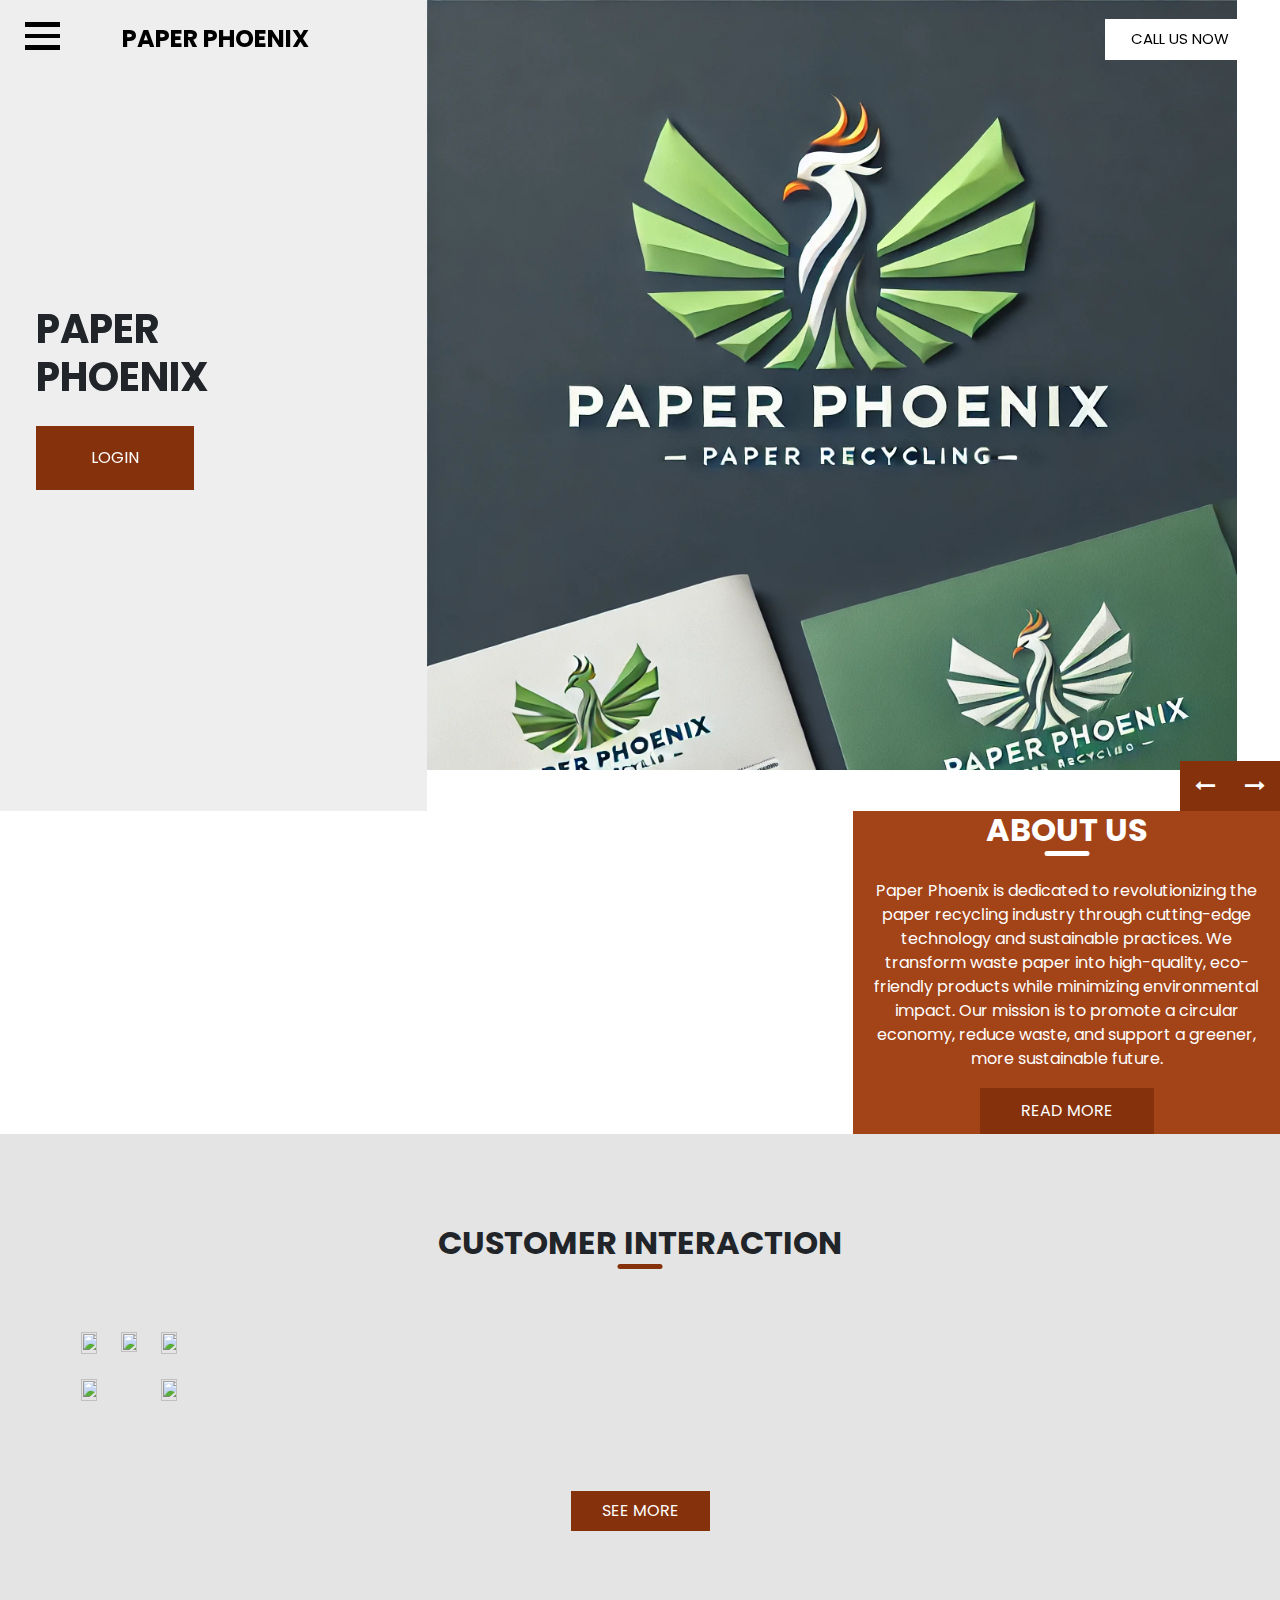
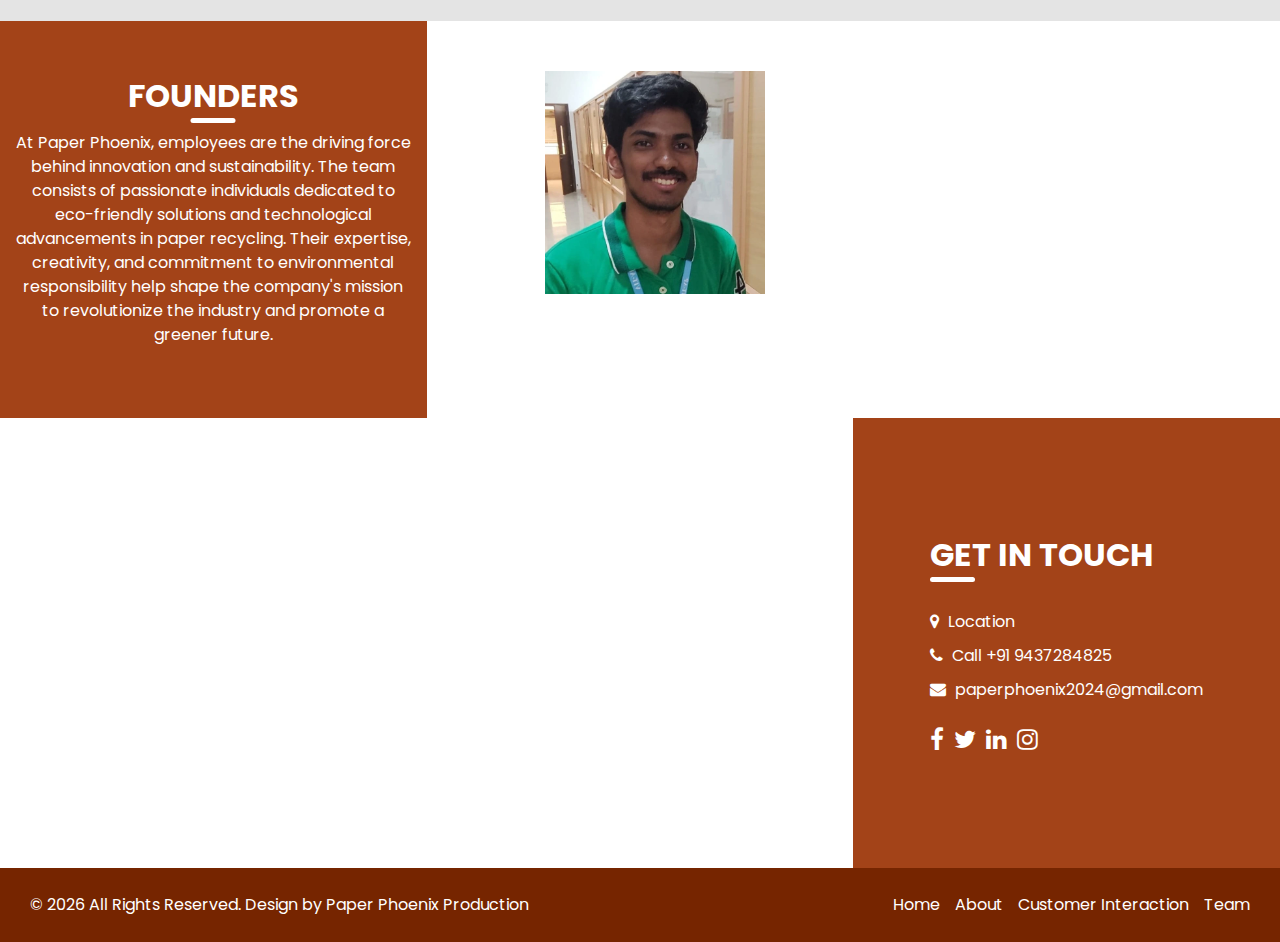
==== index.html @ de2a23ac "Update index.html" ====
<!DOCTYPE html>
<html>

<head>
  <!-- Basic -->
  <meta charset="utf-8" />
  <meta http-equiv="X-UA-Compatible" content="IE=edge" />
  <!-- Mobile Metas -->
  <meta name="viewport" content="width=device-width, initial-scale=1, shrink-to-fit=no" />
  <!-- Site Metas -->
  <meta name="keywords" content="" />
  <meta name="description" content="" />
  <meta name="author" content="" />

  <title>Paper Phoenix</title>

  <!-- slider stylesheet -->
  <link rel="stylesheet" type="text/css" href="https://cdnjs.cloudflare.com/ajax/libs/OwlCarousel2/2.3.4/assets/owl.carousel.min.css" />

  <!-- bootstrap core css -->
  <link rel="stylesheet" type="text/css" href="css/bootstrap.css" />
  <!-- fonts awesome style -->
  <link href="css/font-awesome.min.css" rel="stylesheet" />
  <!-- fonts style -->
  <link href="https://fonts.googleapis.com/css?family=Poppins:400,600,700&display=swap" rel="stylesheet" />
  <!-- Custom styles for this template -->
  <link href="css/style.css" rel="stylesheet" />
  <!-- responsive style -->
  <link href="css/responsive.css" rel="stylesheet" />
</head>

<body>
  <div class="hero_area">
    <!-- header section strats -->
    <header class="header_section">
      <nav class="navbar navbar-expand-lg custom_nav-container">
        <div class="custom_menu-btn">
          <button onclick="openNav()">
            <span class="s-1"> </span>
            <span class="s-2"> </span>
            <span class="s-3"> </span>
          </button>
        </div>
        <div id="myNav" class="overlay">
          <div class="menu_btn-style ">
            <button onclick="closeNav()">
              <span class="s-1"> </span>
              <span class="s-2"> </span>
              <span class="s-3"> </span>
            </button>
          </div>
          <div class="overlay-content">
            <a class="" href="index.html">
              Home
            </a>
            <a class="" href="about.html">
              About
            </a>
            <a class="active" href="portfolio.html">
              Customer Interaction
            </a>
            <a class="" href="team.html">
              Team
            </a>
          </div>
        </div>
        <a class="navbar-brand" href="index.html">
          <span>
            Paper Phoenix
          </span>
        </a>
        <a href="" class="call_btn">
          Call Us Now
        </a>
      </nav>
    </header>
    <!-- end header section -->
    <!-- slider section -->
    <section class="slider_section position-relative">
      <div class="container-fluid">
        <div class="row">
          <div class="detail-box col-lg-4 col-md-5">
            <div id="" class="carousel slide slider_text_carousel" data-ride="carousel">
              <div class="carousel-inner">
                <div class="carousel-item active">
                  <div class="detail_content">
                    <div>
                      <h1>
                        Paper <br>
                        Phoenix
                      </h1>
                      <a href="" class="" width="200px">
                        Login
                      </a>
                    </div>
                  </div>
                </div>
                <div class="carousel-item">
                  <div class="detail_content">
                    <div>
                      <h1>
                        Paper <br>
                        Phoenix
                      </h1>
                      <a href="" class="">
                        Login
                      </a>
                    </div>
                  </div>
                </div>
                <div class="carousel-item">
                  <div class="detail_content">
                    <div>
                      <h1>
                        Paper <br>
                        Phoenix
                      </h1>
                      <a href="" class="">
                        Login
                      </a>
                    </div>
                  </div>
                </div>
              </div>
            </div>
          </div>
          <div class="img-box col-lg-8 col-md-7">
            <div id="" class="carousel slide slider_image_carousel carousel-fade" data-ride="carousel">
              <div class="carousel-inner">
                <div class="carousel-item active">
                  <img src="images/DALL·E 2024-08-19 18.48.09 - A modern, minimalistic logo for a company named 'Paper Phoenix' focused .webp" alt="" />
                </div>
                <div class="carousel-item">
                  <img src="https://github.com/Soubhagyadhal2004/PaperPhoenix_24/blob/main/images/DALL%C2%B7E%202024-10-22%2013.18.12%20-%20A%20creative%20background%20image%20featuring%20the%20text%20'Paper%20Phoenix_%20Breathe%20life%20into%20waste%20paper'%20with%20a%20recycling%20theme.%20The%20image%20should%20include%20a%20visua.webp" alt="" />
                </div>
                <div class="carousel-item">
                  <img src="https://github.com/Soubhagyadhal2004/PaperPhoenix_24/blob/main/images/DALL%C2%B7E%202024-10-22%2021.46.54%20-%20An%20image%20showing%20the%20process%20of%20paper%20recycling_%20piles%20of%20used%20paper%20bei.webp" alt="" />
                </div>
              </div>
            </div>
            <div class="carousel_btn-box">
              <a class="slider_btn_prev" href="" role="button" data-slide="prev">
                <i class="fa fa-long-arrow-left" aria-hidden="true"></i>
                <span class="sr-only">Previous</span>
              </a>
              <a class="slider_btn_next" href="" role="button" data-slide="next">
                <i class="fa fa-long-arrow-right" aria-hidden="true"></i>
                <span class="sr-only">Next</span>
              </a>
            </div>
          </div>
        </div>
      </div>

    </section>
    <!-- end slider section -->
  </div>

  <!-- about section -->

  <section class="about_section ">
    <div class="container-fluid">
      <div class="row">
        <div class="img-box col-lg-8 col-md-7">
          <img src="https://github.com/Soubhagyadhal2004/PaperPhoenix_24/blob/main/images/DALL%C2%B7E%202024-10-22%2021.47.40%20-%20A%20formal%20and%20professional%20image%20showing%20a%20paper%20recycling%20machine.%20On%20on.webp" alt="" />
        </div>
        <div class="detail-box detail_box_common col-lg-4 col-md-5 text_center">
          <div class="heading_container heading_center">
            <h2>
              About Us
            </h2>
          </div>
          <p>
            Paper Phoenix is dedicated to revolutionizing the paper recycling industry through cutting-edge technology and sustainable practices. We transform waste paper into high-quality, eco-friendly products while minimizing environmental impact. Our mission is to promote a circular economy, reduce waste, and support a greener, more sustainable future.
          </p>
          <a href="">
            Read More
          </a>
        </div>
      </div>
    </div>
  </section>

  <!-- end about section -->


  <!-- portfolio section -->

  <section class="portfolio_section layout_padding">
    <div class="container">
      <div class="heading_container heading_center">
        <h2>
          Customer Interaction
        </h2>
      </div>
      <div class="portfolio_container ">
        <div class="box-1">
          <div class="img-box b-1">
            <img src="https://github.com/Soubhagyadhal2004/PaperPhoenix_24/blob/main/images/IMG-20241023-WA0002.jpg" alt="">
            <div class="btn-box">
              <a href="" class="btn-1">
                <i class="fa fa-share-alt" aria-hidden="true"></i>
              </a>
            </div>
          </div>
          <div class="img-box b-2">
            <img src="https://github.com/Soubhagyadhal2004/PaperPhoenix_24/blob/main/images/WhatsApp%20Image%202024-10-22%20at%2020.02.03_eee4f468.webp" alt="">
            <div class="btn-box">
              <a href="" class="btn-1">
                <i class="fa fa-share-alt" aria-hidden="true"></i>
              </a>
            </div>
          </div>
        </div>
        <div class="box-2">
          <div class="box-2-top">
            <div class="img-box b-3">
              <img src="https://github.com/Soubhagyadhal2004/PaperPhoenix_24/blob/main/images/Customer.webp" alt="">
              <div class="btn-box">
                <a href="" class="btn-1">
                  <i class="fa fa-share-alt" aria-hidden="true"></i>
                </a>
              </div>
            </div>
          </div>
        </div>
        <div class="box-3">
          <div class="img-box b-1">
            <img src="https://github.com/Soubhagyadhal2004/PaperPhoenix_24/blob/main/images/IMG-20241023-WA0003.jpg" alt="">
            <div class="btn-box">
              <a href="" class="btn-1">
                <i class="fa fa-share-alt" aria-hidden="true"></i>
              </a>
            </div>
          </div>
          <div class="img-box b-2">
            <img src="" alt="">
            <div class="btn-box">
              <a href="" class="btn-1">
                <i class="fa fa-share-alt" aria-hidden="true"></i>
              </a>
            </div>
          </div>
        </div>
      </div>
      <div>
        <a href="" class="read_btn">
          See More
        </a>
      </div>
    </div>
  </section>
  <!-- end portfolio section -->

  <!-- team section -->
  <section class="team_section">
    <div class="container-fluid">
      <div class="row">
        <div class="col-lg-4 col-md-5 detail-box detail_box_common text_center">
          <div class="heading_container heading_center">
            <h2>
              FOUNDERS
            </h2>
          </div>
          <p>
            At Paper Phoenix, employees are the driving force behind innovation and sustainability. The team consists of passionate individuals dedicated to eco-friendly solutions and technological advancements in paper recycling. Their expertise, creativity, and commitment to environmental responsibility help shape the company's mission to revolutionize the industry and promote a greener future.
          </p>
        </div>
        <div class="col-lg-8 col-md-7 team_container text_center">
          <div class="row">
            <div class="col-sm-6 mx-auto">
              <div class="team_box">
                <div class="img-box">
                  <img src="images/CEO.webp" alt="">
                </div>
                <div class="detail-box ">
                  <h5>
                    Soubhagya S. Dhal
                  </h5>
                  <div class="social-box">
                    <a href="">
                      <i class="fa fa-facebook" aria-hidden="true"></i>
                    </a>
                    <a href="https://x.com/Soubhagyadhal04">
                      <i class="fa fa-twitter" aria-hidden="true"></i>
                    </a>
                    <a href="https://www.linkedin.com/in/soubhagyadhal/">
                      <i class="fa fa-linkedin" aria-hidden="true"></i>
                    </a>
                    <a href="https://www.instagram.com/soubhagya_dhal_/">
                      <i class="fa fa-instagram" aria-hidden="true"></i>
                    </a>
                  </div>
                </div>
              </div>
            </div>
            <div class="col-sm-6 mx-auto">
              <div class="team_box">
                <div class="img-box">
                  <img src="https://github.com/Soubhagyadhal2004/PaperPhoenix_24/blob/main/images/CTO.webp" alt="">
                </div>
                <div class="detail-box">
                  <h5>
                    U.Navya sree
                  </h5>
                  <div class="social-box">
                    <a href="">
                      <i class="fa fa-facebook" aria-hidden="true"></i>
                    </a>
                    <a href="">
                      <i class="fa fa-twitter" aria-hidden="true"></i>
                    </a>
                    <a href="">
                      <i class="fa fa-linkedin" aria-hidden="true"></i>
                    </a>
                    <a href="">
                      <i class="fa fa-instagram" aria-hidden="true"></i>
                    </a>
                  </div>
                </div>
              </div>
            </div>
            <div class="col-sm-6 mx-auto">
              <div class="team_box">
                <div class="img-box">
                  <img src="https://github.com/Soubhagyadhal2004/PaperPhoenix_24/blob/main/images/CFO.webp" alt="">
                </div>
                <div class="detail-box">
                  <h5>
                    Siruvuri Namrutha Sai Tejaswini
                  </h5>
                  <div class="social-box">
                    <a href="">
                      <i class="fa fa-facebook" aria-hidden="true"></i>
                    </a>
                    <a href="">
                      <i class="fa fa-twitter" aria-hidden="true"></i>
                    </a>
                    <a href="">
                      <i class="fa fa-linkedin" aria-hidden="true"></i>
                    </a>
                    <a href="">
                      <i class="fa fa-instagram" aria-hidden="true"></i>
                    </a>
                  </div>
                </div>
              </div>
            </div>
          </div>
        </div>
      </div>
    </div>
  </section>
  <!-- end team section -->

  <!-- contact section -->

  <section class="contact_section ">
    <div class="container-fluid">
      <div class="row">
        <div class="col-md-8 map_container">
          <div class="map">
            <div id="googleMap"></div>
          </div>
        </div>
        <div class="col-md-4 detail-box detail_box_common">
          <div>
            <div class="heading_container">
              <h2>
                Get In Touch
              </h2>
            </div>
            <div class="info_contact">
              <div class="contact_link_box">
                <a href="">
                  <i class="fa fa-map-marker" aria-hidden="true"></i>
                  <span>
                    Location
                  </span>
                </a>
                <a href="">
                  <i class="fa fa-phone" aria-hidden="true"></i>
                  <span>
                    Call +91 9437284825
                  </span>
                </a>
                <a href="">
                  <i class="fa fa-envelope" aria-hidden="true"></i>
                  <span>
                    paperphoenix2024@gmail.com
                  </span>
                </a>
              </div>
              <div class="info_social">
                <a href="">
                  <i class="fa fa-facebook" aria-hidden="true"></i>
                </a>
                <a href="">
                  <i class="fa fa-twitter" aria-hidden="true"></i>
                </a>
                <a href="">
                  <i class="fa fa-linkedin" aria-hidden="true"></i>
                </a>
                <a href="">
                  <i class="fa fa-instagram" aria-hidden="true"></i>
                </a>
              </div>
            </div>
          </div>
        </div>
      </div>
    </div>
  </section>

  <!-- end contact section -->

  <!-- footer section -->
  <footer class="footer_section">
    <div class="container-fluid">
      <div class="row">
        <div class="col-xl-6">
          <p>
            &copy; <span id="displayYear"></span> All Rights Reserved. Design
            by
            <a href="https://html.design/">Paper Phoenix Production</a>
          </p>
        </div>
        <div class="col-xl-6">
          <div class="link_box">
            <a class="" href="index.html">
              Home
            </a>
            <a class="" href="about.html">
              About
            </a>
            <a class="" href="portfolio.html">
              Customer Interaction
            </a>
            <a class="" href="team.html">
              Team
            </a>
          </div>
        </div>
      </div>
    </div>
  </footer>
  <!-- footer section -->

  <script src="js/jquery-3.4.1.min.js"></script>
  <script src="js/bootstrap.js"></script>
  <script src="https://cdnjs.cloudflare.com/ajax/libs/OwlCarousel2/2.3.4/owl.carousel.min.js">
  </script>
  <script src="js/custom.js"></script>
  <!-- Google Map -->
  <script src="https://maps.googleapis.com/maps/api/js?key=AIzaSyCh39n5U-4IoWpsVGUHWdqB6puEkhRLdmI&callback=myMap">
  </script>
  <!-- End Google Map -->

</body>

</html>
---- css/style.css ----
body {
  font-family: 'Poppins', sans-serif;
  overflow-x: hidden;
}

.layout_margin {
  margin-top: 90px;
  margin-bottom: 90px;
}

.layout_padding {
  padding-top: 90px;
  padding-bottom: 90px;
}

.layout_padding2 {
  padding-top: 75px;
  padding-bottom: 75px;
}

.layout_padding2-top {
  padding-top: 75px;
}

.layout_padding2-bottom {
  padding-bottom: 75px;
}

.layout_padding-top {
  padding-top: 90px;
}

.layout_padding-bottom {
  padding-bottom: 90px;
}

.heading_container {
  display: -webkit-box;
  display: -ms-flexbox;
  display: flex;
  -webkit-box-orient: vertical;
  -webkit-box-direction: normal;
      -ms-flex-direction: column;
          flex-direction: column;
}

.heading_container h2 {
  font-weight: bold;
  text-transform: uppercase;
  position: relative;
  padding-bottom: 7px;
}

.heading_container h2::before {
  content: "";
  position: absolute;
  bottom: 0;
  left: 50%;
  -webkit-transform: translateX(-50%);
          transform: translateX(-50%);
  width: 45px;
  height: 5px;
  background-color: #ffffff;
  border-radius: 10px;
}

.heading_container .heading_center {
  -webkit-box-align: center;
      -ms-flex-align: center;
          align-items: center;
  text-align: center;
}

.detail_box_common {
  background-color: #a34318;
  display: -webkit-box;
  display: -ms-flexbox;
  display: flex;
  -webkit-box-orient: vertical;
  -webkit-box-direction: normal;
      -ms-flex-direction: column;
          flex-direction: column;
  -webkit-box-align: center;
      -ms-flex-align: center;
          align-items: center;
  -webkit-box-pack: center;
      -ms-flex-pack: center;
          justify-content: center;
  color: #ffffff;
}

.text_center {
  text-align: center;
}

/*header section*/
.hero_area {
  position: relative;
}

.sub_page .header_section {
  position: relative;
  background-color: #85310c;
}

.sub_page .header_section .custom_menu-btn span {
  background-color: #fff;
}

.sub_page .header_section .navbar-brand span {
  color: #fff;
}

.header_section {
  padding: 15px 25px;
  position: absolute;
  z-index: 99999;
  width: 100%;
}

.header_section .nav_container {
  margin: 0 auto;
}

.navbar-brand {
  display: -webkit-box;
  display: -ms-flexbox;
  display: flex;
  margin: 0;
  margin-left: 5%;
}

.navbar-brand span {
  font-weight: 700;
  color: #000000;
  font-size: 24px;
  text-transform: uppercase;
}

.custom_nav-container {
  padding: 0;
  height: 100%;
}

.custom_nav-container .call_btn {
  display: inline-block;
  background-color: #ffffff;
  color: #000000;
  padding: 8px 25px;
  border: 1px solid #ffffff;
  border-radius: 0;
  -webkit-transition: all 0.3s;
  transition: all 0.3s;
  text-transform: uppercase;
  font-size: 15px;
  text-transform: uppercase;
  margin-left: auto;
}

.custom_nav-container .call_btn:hover {
  background-color: transparent;
  color: #ffffff;
}

.custom_nav-container.navbar-expand-lg .navbar-nav .nav-link {
  padding: 0px 25px;
  color: #fefeff;
  text-align: center;
  font-family: "Roboto", sans-serif;
}

.custom_menu-btn button {
  outline: none;
  border: none;
  background-color: transparent;
  padding: 0;
}

.custom_menu-btn span {
  display: block;
  width: 35px;
  height: 4.5px;
  background-color: #000000;
  margin: 7px 0;
  -webkit-transition: all 0.3s;
  transition: all 0.3s;
}

.menu_btn-style {
  position: fixed;
  left: 27.5px;
  top: 12.5px;
}

.menu_btn-style button {
  margin-top: 0px;
  outline: none;
  border: none;
  background-color: transparent;
  -webkit-transform: translateX(2px);
          transform: translateX(2px);
}

.menu_btn-style span {
  display: block;
  width: 35px;
  height: 4.5px;
  background-color: #ffffff;
  margin: 7px 0;
  -webkit-transition: all 0.3s;
  transition: all 0.3s;
}

.menu_btn-style button .s-1 {
  -webkit-transform: rotate(45deg) translateY(16px);
          transform: rotate(45deg) translateY(16px);
}

.menu_btn-style button .s-2 {
  -webkit-transform: translateX(-100px);
          transform: translateX(-100px);
}

.menu_btn-style button .s-3 {
  -webkit-transform: rotate(-45deg) translateY(-16px);
          transform: rotate(-45deg) translateY(-16px);
}

.overlay {
  height: 100%;
  width: 0;
  position: fixed;
  z-index: 1;
  top: 0;
  left: 0;
  background-color: rgba(141, 58, 21, 0.95);
  overflow-x: hidden;
  -webkit-transition: 0.5s;
  transition: 0.5s;
}

.overlay .closebtn {
  position: absolute;
  top: 0;
  right: 30px;
}

.overlay a {
  display: inline-block;
  padding: 10px 15px;
  text-decoration: none;
  font-size: 18px;
  text-transform: uppercase;
  color: #ffffff;
  margin: 10px 0;
  display: block;
  -webkit-transition: 0.3s;
  transition: 0.3s;
  border: 1.5px solid #ffffff;
  border-radius: 5px;
  width: 190px;
}

.overlay a:hover, .overlay a.active {
  border-color: transparent;
  background-color: #ffffff;
  color: #000000;
}

.menu_btn-style {
  display: none;
}

.overlay-content {
  position: relative;
  top: 20%;
  width: 100%;
  text-align: center;
  margin-top: 30px;
  display: -webkit-box;
  display: -ms-flexbox;
  display: flex;
  -webkit-box-orient: vertical;
  -webkit-box-direction: normal;
      -ms-flex-direction: column;
          flex-direction: column;
  -webkit-box-align: center;
      -ms-flex-align: center;
          align-items: center;
}

.menu_width {
  width: 100%;
}

.scroll-y-hidden {
  overflow-y: hidden;
}

a,
a:hover,
a:focus {
  text-decoration: none;
}

a:hover,
a:focus {
  color: initial;
}

.btn,
.btn:focus {
  outline: none !important;
  -webkit-box-shadow: none;
          box-shadow: none;
}

/*end header section*/
.slider_section {
  background-image: url(../images/slider-bg.jpg);
  background-size: cover;
  -webkit-box-flex: 1;
      -ms-flex: 1;
          flex: 1;
  position: relative;
}

.slider_section .slider_text_carousel,
.slider_section .slider_image_carousel {
  width: 95%;
  height: 95%;
}

.slider_section .slider_text_carousel .carousel-inner,
.slider_section .slider_text_carousel .carousel-item,
.slider_section .slider_image_carousel .carousel-inner,
.slider_section .slider_image_carousel .carousel-item {
  height: 100%;
}

.slider_section .detail-box {
  display: -webkit-box;
  display: -ms-flexbox;
  display: flex;
  -webkit-box-orient: vertical;
  -webkit-box-direction: normal;
      -ms-flex-direction: column;
          flex-direction: column;
  -webkit-box-align: center;
      -ms-flex-align: center;
          align-items: center;
  -webkit-box-pack: justify;
      -ms-flex-pack: justify;
          justify-content: space-between;
  background-color: #eee;
  padding: 0;
}

.slider_section .detail-box .detail_content {
  display: -webkit-box;
  display: -ms-flexbox;
  display: flex;
  -webkit-box-align: center;
      -ms-flex-align: center;
          align-items: center;
  height: 100%;
  padding: 0 25px;
}

.slider_section .detail-box h1 {
  margin: 25px auto;
  font-weight: bold;
  display: -webkit-box;
  display: -ms-flexbox;
  display: flex;
  -webkit-box-orient: vertical;
  -webkit-box-direction: normal;
      -ms-flex-direction: column;
          flex-direction: column;
  text-transform: uppercase;
}

.slider_section .detail-box a {
  display: inline-block;
  background-color: #85310c;
  color: #ffffff;
  padding: 10px 45px;
  text-align: start;
  border: 10px solid #85310c;
  border-radius: 0;
  -webkit-transition: all 0.3s;
  transition: all 0.3s;
  text-transform: uppercase;
}

.slider_section .detail-box a:hover {
  background-color: transparent;
  color: #85310c;
}

.slider_section .img-box {
  -webkit-box-flex: 3;
      -ms-flex: 3;
          flex: 3;
  -webkit-transition: all 0.3s;
  transition: all 0.3s;
  padding: 0;
  
}

.slider_section .img-box img {
  width: 100%;
}

.slider_section .carousel_btn-box {
  position: absolute;
  right: 0;
  bottom: 0;
  display: -webkit-box;
  display: -ms-flexbox;
  display: flex;
  margin-left: 45px;
  z-index: 2;
}

.slider_section .carousel_btn-box .slider_btn_prev,
.slider_section .carousel_btn-box .slider_btn_next {
  width: 50px;
  height: 50px;
  display: -webkit-box;
  display: -ms-flexbox;
  display: flex;
  -webkit-box-pack: center;
      -ms-flex-pack: center;
          justify-content: center;
  -webkit-box-align: center;
      -ms-flex-align: center;
          align-items: center;
  font-size: 20px;
  color: #ffffff;
  background-color: #85310c;
  -webkit-transition: all .3s;
  transition: all .3s;
}

.slider_section .carousel_btn-box .slider_btn_prev:hover,
.slider_section .carousel_btn-box .slider_btn_next:hover {
  background-color: #ffffff;
  color: #85310c;
}

.about_section .heading_container h2 {
  text-transform: uppercase;
}

.about_section .detail-box {
  background-color: #a34318;
  padding: 0 20px;
}

.about_section .detail-box p {
  margin-top: 15px;
}

.about_section .detail-box a {
  display: inline-block;
  background-color: #85310c;
  color: #ffffff;
  padding: 10px 40px;
  border: 1px solid #85310c;
  border-radius: 0;
  -webkit-transition: all 0.3s;
  transition: all 0.3s;
  text-transform: uppercase;
  margin-top: 1px;
}

.about_section .detail-box a:hover {
  background-color: #ffffff;
  border-color: #ffffff;
  color: #85310c;
}

.about_section .img-box {
  position: relative;
  padding: 0;
}

.about_section .img-box img {
  width: 90%;
  position: relative;
  z-index: 1;
  -webkit-box-shadow: 0 0 8px 0 rgba(0, 0, 0, 0.25);
          box-shadow: 0 0 8px 0 rgba(0, 0, 0, 0.25);
}

.portfolio_section {
  text-align: center;
  background-color: #e4e4e4;
}

.portfolio_section .heading_container {
  margin-bottom: 45px;
}

.portfolio_section .heading_container h2::before {
  background-color: #85310c;
}

.portfolio_section p {
  margin-top: 25px;
  margin-bottom: 30px;
}

.portfolio_section .portfolio_container {
  display: -webkit-box;
  display: -ms-flexbox;
  display: flex;
}

.portfolio_section .portfolio_container .img-box {
  margin: 10px;
  position: relative;
  display: -webkit-box;
  display: -ms-flexbox;
  display: flex;
  -webkit-box-flex: 1;
      -ms-flex-positive: 1;
          flex-grow: 1;
}

.portfolio_section .portfolio_container .img-box img {
  width: 90%;
  height: 90%;
}

.portfolio_section .portfolio_container .img-box .btn-box {
  position: absolute;
  top: 50%;
  left: 50%;
  -webkit-transform: translate(-50%, -50%);
          transform: translate(-50%, -50%);
  display: -webkit-box;
  display: -ms-flexbox;
  display: flex;
}

.portfolio_section .portfolio_container .img-box .btn-box a {
  display: -webkit-box;
  display: -ms-flexbox;
  display: flex;
  -webkit-box-pack: center;
      -ms-flex-pack: center;
          justify-content: center;
  -webkit-box-align: center;
      -ms-flex-align: center;
          align-items: center;
  width: 45px;
  height: 45px;
  background-color: #ffffff;
  border-radius: 100%;
  background-size: 18px;
  background-position: center;
  background-repeat: no-repeat;
  margin: 0 5px;
  opacity: 0;
  visibility: hidden;
  -webkit-transition: all .3s;
  transition: all .3s;
  color: #000000;
  font-size: 20px;
}

.portfolio_section .portfolio_container .img-box .btn-box a:hover {
  background-color: rgba(228, 234, 234, 0.9);
}

.portfolio_section .portfolio_container .img-box::before {
  content: "";
  position: absolute;
  width: 100%;
  height: 100%;
  top: 0;
  left: 0;
  background-color: rgba(152, 64, 25, 0.9);
  z-index: 0;
  opacity: 0;
  visibility: hidden;
  -webkit-transition: all .3s;
  transition: all .3s;
}

.portfolio_section .portfolio_container .img-box:hover a {
  visibility: visible;
  opacity: 1;
}

.portfolio_section .portfolio_container .img-box:hover::before {
  visibility: visible;
  opacity: 1;
}

.portfolio_section .portfolio_container .box-1,
.portfolio_section .portfolio_container .box-2,
.portfolio_section .portfolio_container .box-3 {
  display: -webkit-box;
  display: -ms-flexbox;
  display: flex;
  -webkit-box-orient: vertical;
  -webkit-box-direction: normal;
      -ms-flex-direction: column;
          flex-direction: column;
  -webkit-box-pack: stretch;
      -ms-flex-pack: stretch;
          justify-content: stretch;
  -webkit-box-align: stretch;
      -ms-flex-align: stretch;
          align-items: stretch;
}

.portfolio_section .portfolio_container .box-2-btm {
  display: -webkit-box;
  display: -ms-flexbox;
  display: flex;
  -webkit-box-pack: stretch;
      -ms-flex-pack: stretch;
          justify-content: stretch;
  -webkit-box-align: stretch;
      -ms-flex-align: stretch;
          align-items: stretch;
}

.portfolio_section .portfolio_container .box-2-btm .box-2-left {
  display: -webkit-box;
  display: -ms-flexbox;
  display: flex;
}

.portfolio_section .portfolio_container .box-2-btm .box-2-right {
  display: -webkit-box;
  display: -ms-flexbox;
  display: flex;
  -webkit-box-orient: vertical;
  -webkit-box-direction: normal;
      -ms-flex-direction: column;
          flex-direction: column;
  -webkit-box-pack: stretch;
      -ms-flex-pack: stretch;
          justify-content: stretch;
  -webkit-box-align: stretch;
      -ms-flex-align: stretch;
          align-items: stretch;
}

.portfolio_section .read_btn {
  display: inline-block;
  background-color: #85310c;
  color: #ffffff;
  padding: 7px 30px;
  border: 1px solid #85310c;
  border-radius: 0;
  -webkit-transition: all 0.3s;
  transition: all 0.3s;
  text-transform: uppercase;
  margin-top: 75px;
}

.portfolio_section .read_btn:hover {
  background-color: transparent;
  color: #85310c;
}

.team_section .team_container {
  padding: 25px 45px;
}

.team_section .team_box {
  position: relative;
  border-radius: 10px;
  overflow: hidden;
  margin: 25px 0;
}

.team_section .team_box .img-box img {
  width: 60%;
}

.team_section .team_box .detail-box {
  position: absolute;
  top: 0;
  left: 0;
  width: 100%;
  height: 100%;
  display: -webkit-box;
  display: -ms-flexbox;
  display: flex;
  -webkit-box-orient: vertical;
  -webkit-box-direction: normal;
      -ms-flex-direction: column;
          flex-direction: column;
  -webkit-box-align: center;
      -ms-flex-align: center;
          align-items: center;
  -webkit-box-pack: center;
      -ms-flex-pack: center;
          justify-content: center;
  background-color: rgba(163, 67, 24, 0.9);
  color: #ffffff;
  visibility: hidden;
  opacity: 0;
  -webkit-transition: all .3s;
  transition: all .3s;
}

.team_section .team_box .detail-box h5 {
  font-weight: 600;
}

.team_section .team_box .detail-box a {
  color: inherit;
  font-size: 24px;
}

.team_section .team_box .detail-box a:hover {
  color: #85310c;
}

.team_section .team_box:hover .detail-box {
  opacity: 1;
  visibility: visible;
}

.contact_section {
  position: relative;
}

.contact_section .heading_container {
  margin-bottom: 15px;
}

.contact_section .heading_container h2::before {
  left: 0;
  -webkit-transform: none;
          transform: none;
}

.contact_section .map_container {
  height: 450px;
  overflow: hidden;
  display: -webkit-box;
  display: -ms-flexbox;
  display: flex;
  -webkit-box-align: stretch;
      -ms-flex-align: stretch;
          align-items: stretch;
  padding: 0;
}

.contact_section .map_container .map {
  height: 100%;
  -webkit-box-flex: 1;
      -ms-flex: 1;
          flex: 1;
}

.contact_section .map_container .map #googleMap {
  height: 100%;
}

.contact_section .info_contact .contact_link_box {
  display: -webkit-box;
  display: -ms-flexbox;
  display: flex;
  -webkit-box-orient: vertical;
  -webkit-box-direction: normal;
      -ms-flex-direction: column;
          flex-direction: column;
}

.contact_section .info_contact .contact_link_box a {
  margin: 5px 0;
  color: #ffffff;
}

.contact_section .info_contact .contact_link_box a i {
  margin-right: 5px;
}

.contact_section .info_contact .contact_link_box a:hover {
  color: #85310c;
}

.contact_section .info_social {
  display: -webkit-box;
  display: -ms-flexbox;
  display: flex;
  margin-top: 20px;
}

.contact_section .info_social a {
  display: -webkit-box;
  display: -ms-flexbox;
  display: flex;
  -webkit-box-pack: center;
      -ms-flex-pack: center;
          justify-content: center;
  -webkit-box-align: center;
      -ms-flex-align: center;
          align-items: center;
  color: #ffffff;
  border-radius: 100%;
  margin-right: 10px;
  font-size: 24px;
}

.contact_section .info_social a:hover {
  color: #85310c;
}

/* footer section*/
.footer_section {
  background-color: #762500;
  color: #ffffff;
  padding: 0 15px;
}

.footer_section .row {
  -webkit-box-align: center;
      -ms-flex-align: center;
          align-items: center;
}

.footer_section p {
  margin: 0;
  padding: 25px 0;
  color: #ffffff;
}

.footer_section p a {
  color: inherit;
}

.footer_section .link_box {
  display: -webkit-box;
  display: -ms-flexbox;
  display: flex;
  -webkit-box-pack: end;
      -ms-flex-pack: end;
          justify-content: flex-end;
}

.footer_section .link_box a {
  display: -webkit-box;
  display: -ms-flexbox;
  display: flex;
  -webkit-box-align: center;
      -ms-flex-align: center;
          align-items: center;
  color: #ffffff;
  margin-left: 15px;
}

.footer_section .link_box a:hover {
  color: #85310c;
}
/*# sourceMappingURL=style.css.map */
---- css/responsive.css ----
@media (max-width: 1200px) {
    .footer_section {
        text-align: center;
        padding-top: 25px;
    }

    .footer_section .row {
        flex-direction: column-reverse;
    }

    .footer_section .link_box {
        justify-content: center;
    }
}

@media (max-width: 1120px) {
    .slider_section .detail-box h1 {
        font-size: 2rem;
    }
}

@media (max-width: 991px) {
    .portfolio_section .portfolio_container {
        flex-wrap: wrap;
    }

    .portfolio_section .portfolio_container .box-1 {
        flex-basis: 100%;
        flex-direction: row;
    }

    .portfolio_section .portfolio_container .box-2,
    .portfolio_section .portfolio_container .box-3 {
        flex-basis: 50%;
    }

    .detail_box_common {
        padding: 25px 15px !important;
    }

    .about_section .img-box img {
        height: 100%;
    }

    .footer_section {
        padding-left: 0;
        padding-right: 0;
    }
}

@media (max-width: 767px) {
    .detail_box_common {
        padding: 45px 15px !important;
    }

    .custom_nav-container {
        justify-content: space-between;
    }

    .custom_menu-btn span {
        background-color: #fff;
    }

    .navbar-brand span {
        color: #fff;
    }

    .custom_nav-container .call_btn {
        margin: 0;
    }

    .slider_section .row {
        flex-direction: column-reverse;
    }

    .slider_section .detail-box .detail_content {
        padding: 45px 25px;
    }

    .slider_section .detail-box h1 {
        margin-top: 0;
    }

    .portfolio_section .portfolio_container .box-2,
    .portfolio_section .portfolio_container .box-3 {
        flex-basis: 100%;
    }

    .portfolio_section .portfolio_container .box-3 {
        flex-direction: row;
    }

    .contact_section .heading_container h2::before {
        left: 50%;
        transform: translateX(-50%);
    }

    .contact_section .detail-box {
        text-align: center;
        align-items: center;
    }

    .contact_section .info_social {
        justify-content: center;
    }

    .contact_section .info_social a {
        margin: 0 10px;
    }
}

@media (max-width: 576px) {

    .heading_container h2 {
        font-size: 1.8rem;
    }

    .portfolio_section .portfolio_container .box-1,
    .portfolio_section .portfolio_container .box-3 {
        flex-direction: column;
    }

    .footer_section .link_box {
        flex-direction: column;
        align-items: center;
    }

    .footer_section .link_box a {
        margin-left: 0;
    }

    .footer_section .link_box a:not(:nth-last-child(1)) {
        margin-bottom: 10px;

    }

}

@media (max-width: 480px) {
    .custom_nav-container .call_btn {
        display: none;
    }
}

@media (max-width: 420px) {}

@media (max-width: 360px) {}

@media (min-width: 1200px) {
    .container {
        max-width: 1170px;
    }

}
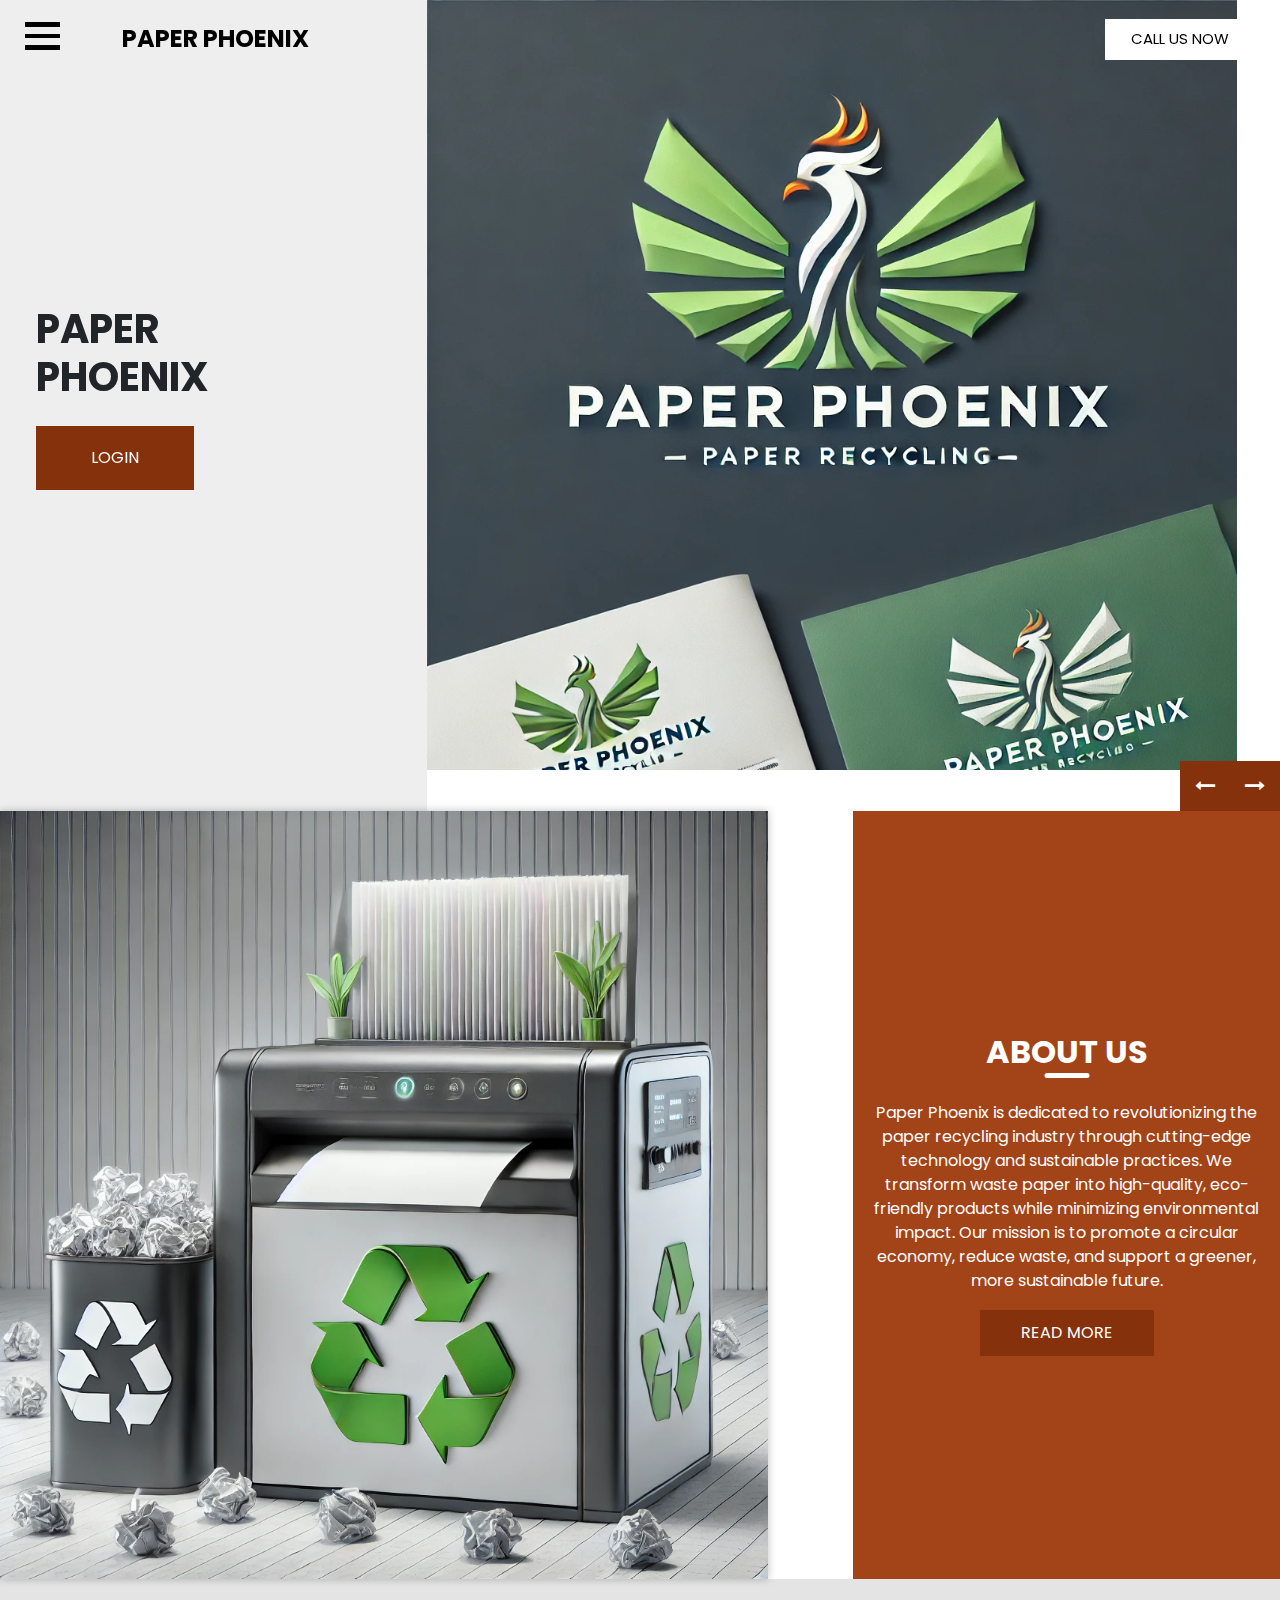
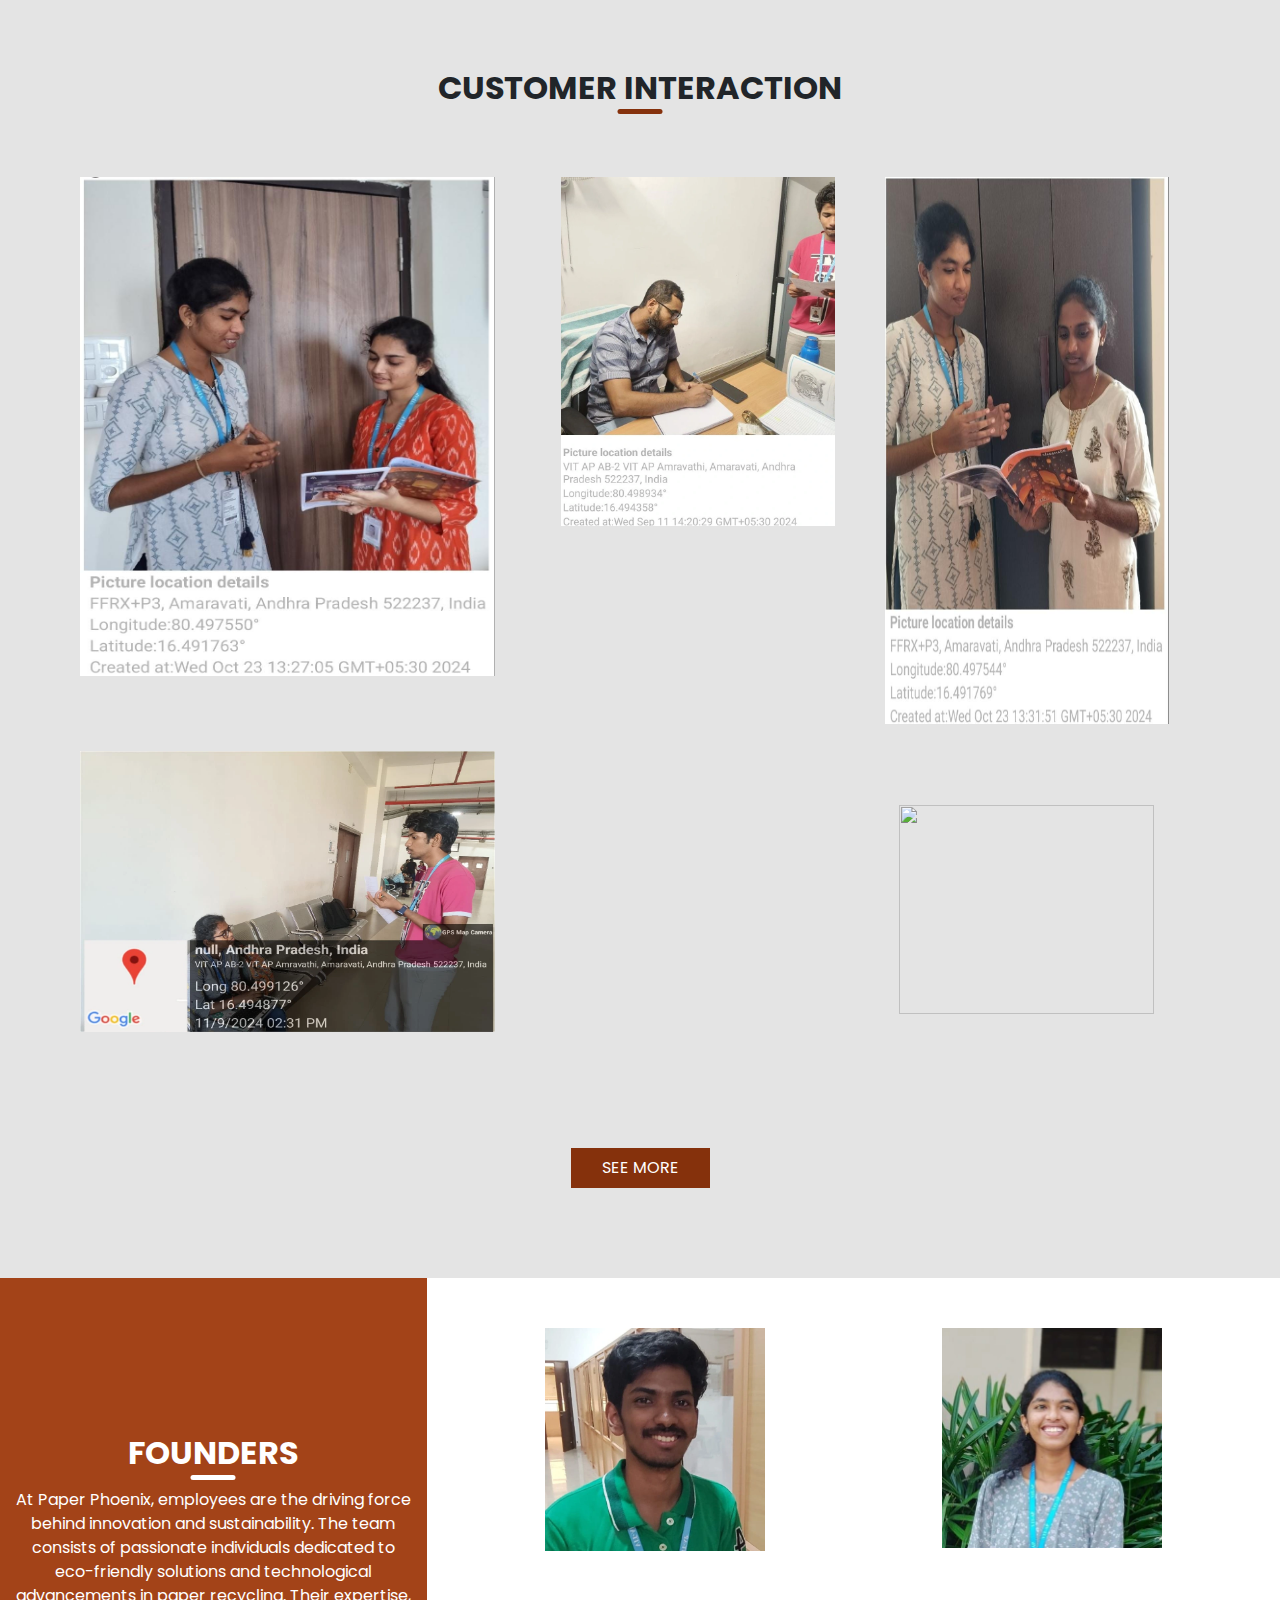
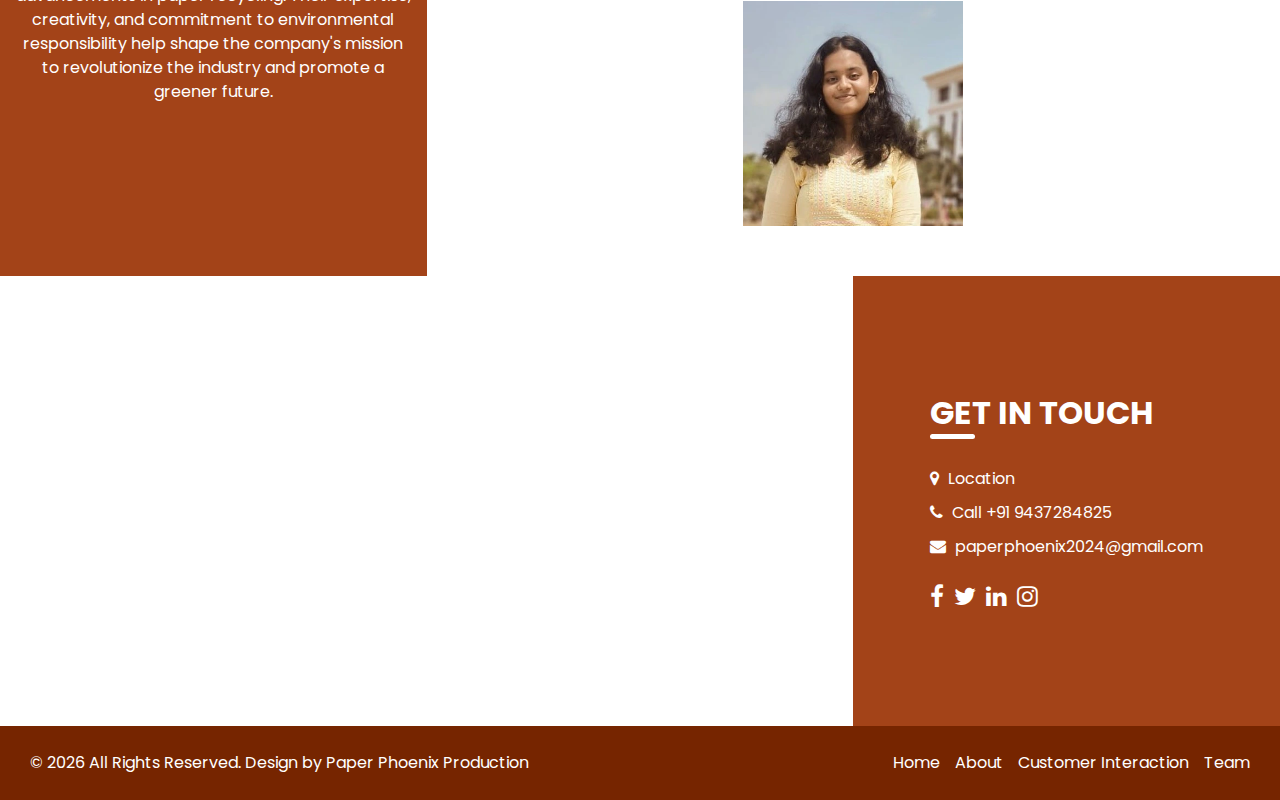
==== commit 74a4c5c3: "Update index.html" ====
--- a/index.html
+++ b/index.html
@@ -131,10 +131,10 @@
                   <img src="images/DALL·E 2024-08-19 18.48.09 - A modern, minimalistic logo for a company named 'Paper Phoenix' focused .webp" alt="" />
                 </div>
                 <div class="carousel-item">
-                  <img src="https://github.com/Soubhagyadhal2004/PaperPhoenix_24/blob/main/images/DALL%C2%B7E%202024-10-22%2013.18.12%20-%20A%20creative%20background%20image%20featuring%20the%20text%20'Paper%20Phoenix_%20Breathe%20life%20into%20waste%20paper'%20with%20a%20recycling%20theme.%20The%20image%20should%20include%20a%20visua.webp" alt="" />
+                  <img src="images/DALL·E 2024-10-22 21.46.54 - An image showing the process of paper recycling_ piles of used paper bei.webp" alt="" />
                 </div>
                 <div class="carousel-item">
-                  <img src="https://github.com/Soubhagyadhal2004/PaperPhoenix_24/blob/main/images/DALL%C2%B7E%202024-10-22%2021.46.54%20-%20An%20image%20showing%20the%20process%20of%20paper%20recycling_%20piles%20of%20used%20paper%20bei.webp" alt="" />
+                  <img src="images/DALL·E 2024-10-22 13.18.12 - A creative background image featuring the text 'Paper Phoenix_ Breathe life into waste paper' with a recycling theme. The image should include a visua.webp" alt="" />
                 </div>
               </div>
             </div>
@@ -162,7 +162,7 @@
     <div class="container-fluid">
       <div class="row">
         <div class="img-box col-lg-8 col-md-7">
-          <img src="https://github.com/Soubhagyadhal2004/PaperPhoenix_24/blob/main/images/DALL%C2%B7E%202024-10-22%2021.47.40%20-%20A%20formal%20and%20professional%20image%20showing%20a%20paper%20recycling%20machine.%20On%20on.webp" alt="" />
+          <img src="images/DALL·E 2024-10-22 21.47.40 - A formal and professional image showing a paper recycling machine. On on.webp" alt="" />
         </div>
         <div class="detail-box detail_box_common col-lg-4 col-md-5 text_center">
           <div class="heading_container heading_center">
@@ -196,7 +196,7 @@
       <div class="portfolio_container ">
         <div class="box-1">
           <div class="img-box b-1">
-            <img src="https://github.com/Soubhagyadhal2004/PaperPhoenix_24/blob/main/images/IMG-20241023-WA0002.jpg" alt="">
+            <img src="images/IMG-20241023-WA0002.jpg" alt="">
             <div class="btn-box">
               <a href="" class="btn-1">
                 <i class="fa fa-share-alt" aria-hidden="true"></i>
@@ -204,7 +204,7 @@
             </div>
           </div>
           <div class="img-box b-2">
-            <img src="https://github.com/Soubhagyadhal2004/PaperPhoenix_24/blob/main/images/WhatsApp%20Image%202024-10-22%20at%2020.02.03_eee4f468.webp" alt="">
+            <img src="images/WhatsApp Image 2024-10-22 at 20.02.03_eee4f468.webp" alt="">
             <div class="btn-box">
               <a href="" class="btn-1">
                 <i class="fa fa-share-alt" aria-hidden="true"></i>
@@ -215,7 +215,7 @@
         <div class="box-2">
           <div class="box-2-top">
             <div class="img-box b-3">
-              <img src="https://github.com/Soubhagyadhal2004/PaperPhoenix_24/blob/main/images/Customer.webp" alt="">
+              <img src="images/Customer.webp" alt="">
               <div class="btn-box">
                 <a href="" class="btn-1">
                   <i class="fa fa-share-alt" aria-hidden="true"></i>
@@ -226,7 +226,7 @@
         </div>
         <div class="box-3">
           <div class="img-box b-1">
-            <img src="https://github.com/Soubhagyadhal2004/PaperPhoenix_24/blob/main/images/IMG-20241023-WA0003.jpg" alt="">
+            <img src="images/IMG-20241023-WA0003.jpg" alt="">
             <div class="btn-box">
               <a href="" class="btn-1">
                 <i class="fa fa-share-alt" aria-hidden="true"></i>
@@ -297,7 +297,7 @@
             <div class="col-sm-6 mx-auto">
               <div class="team_box">
                 <div class="img-box">
-                  <img src="https://github.com/Soubhagyadhal2004/PaperPhoenix_24/blob/main/images/CTO.webp" alt="">
+                  <img src="images/CTO.webp" alt="">
                 </div>
                 <div class="detail-box">
                   <h5>
@@ -323,7 +323,7 @@
             <div class="col-sm-6 mx-auto">
               <div class="team_box">
                 <div class="img-box">
-                  <img src="https://github.com/Soubhagyadhal2004/PaperPhoenix_24/blob/main/images/CFO.webp" alt="">
+                  <img src="images/CFO.webp" alt="">
                 </div>
                 <div class="detail-box">
                   <h5>
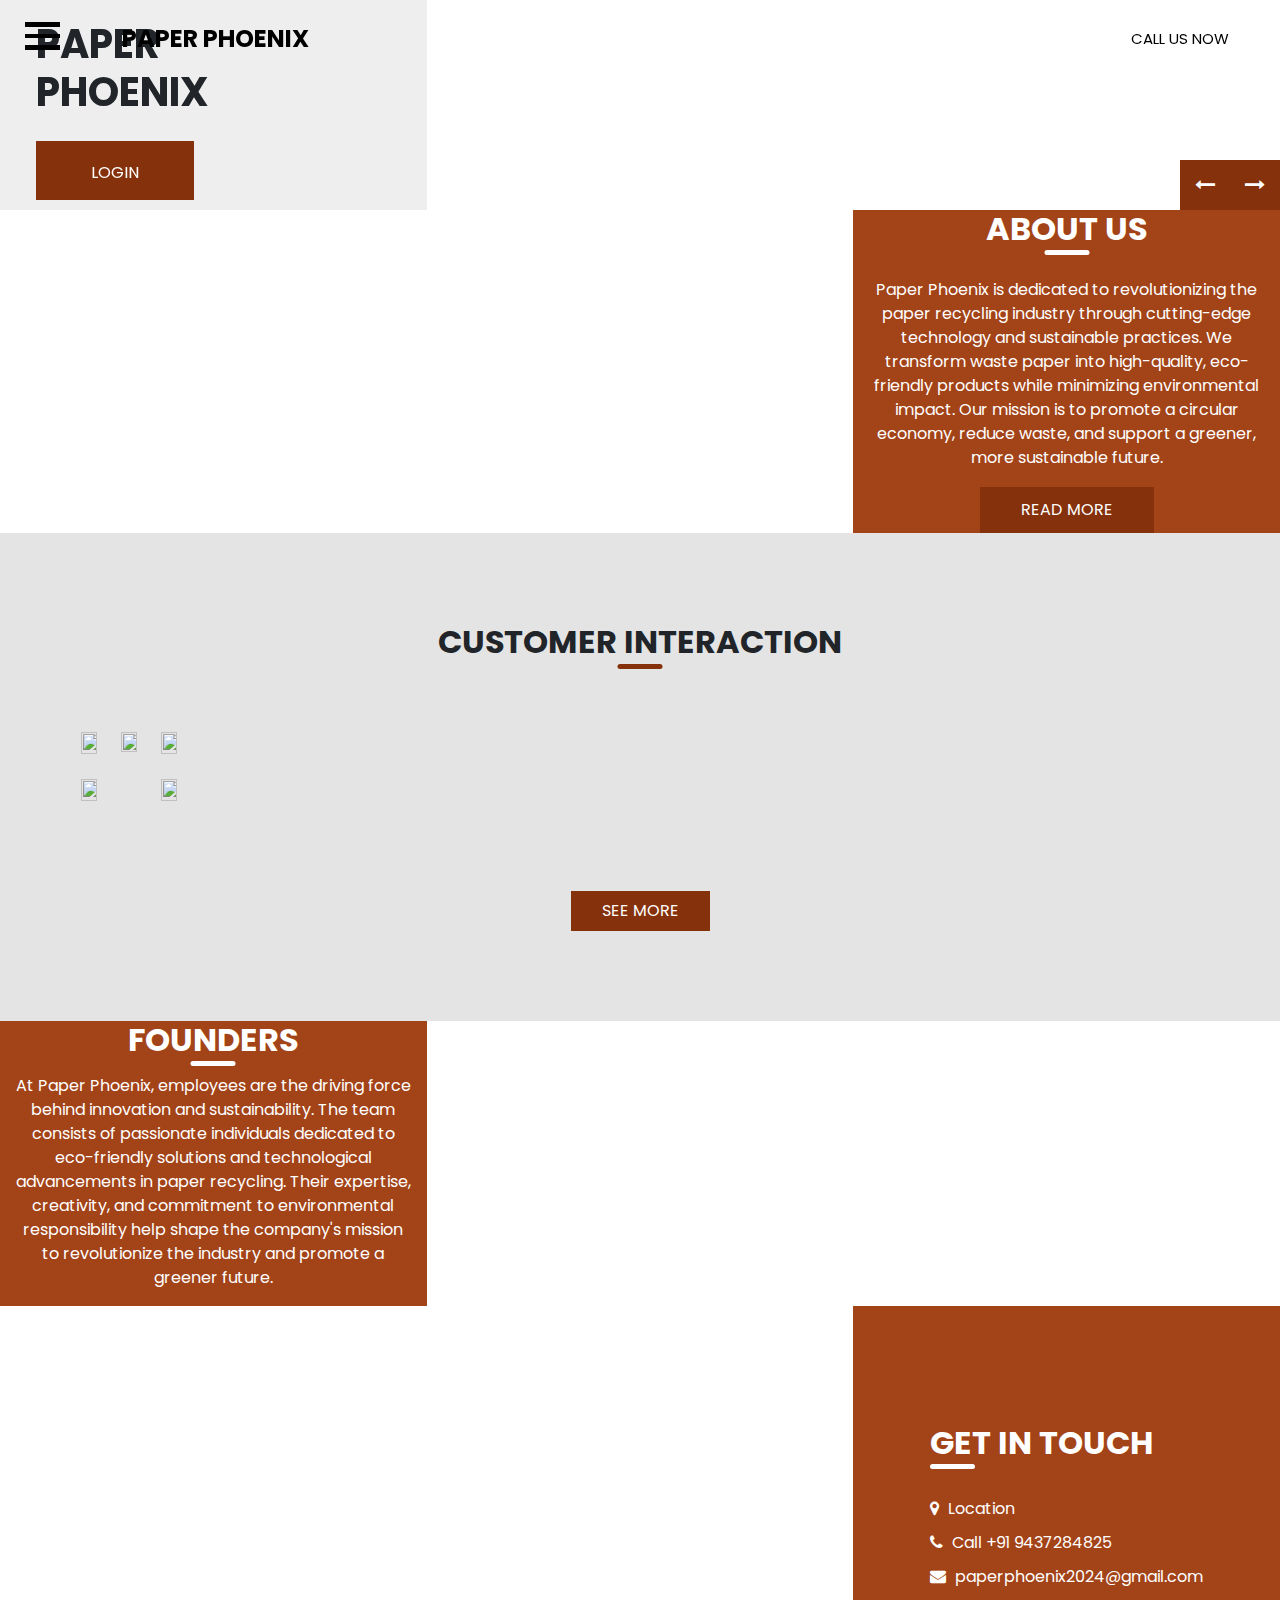
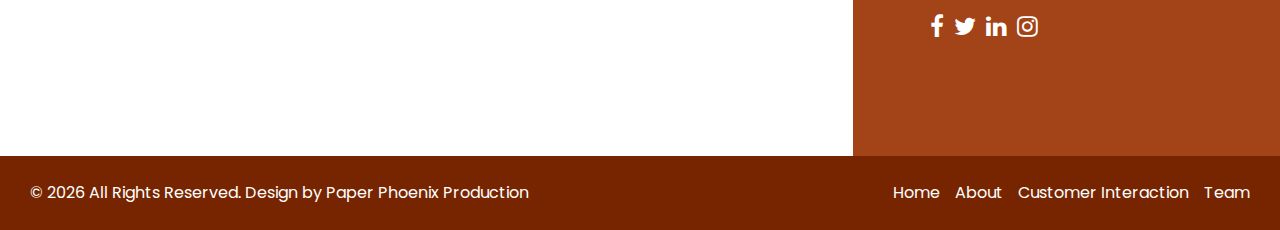
==== commit a8890528: "Update index.html" ====
--- a/index.html
+++ b/index.html
@@ -89,7 +89,7 @@
                         Paper <br>
                         Phoenix
                       </h1>
-                      <a href="" class="" width="200px">
+                      <a href="Login.html" class="" width="200px">
                         Login
                       </a>
                     </div>
@@ -102,7 +102,7 @@
                         Paper <br>
                         Phoenix
                       </h1>
-                      <a href="" class="">
+                      <a href="Login.html" class="">
                         Login
                       </a>
                     </div>
@@ -115,7 +115,7 @@
                         Paper <br>
                         Phoenix
                       </h1>
-                      <a href="" class="">
+                      <a href="Login.html" class="">
                         Login
                       </a>
                     </div>
@@ -128,13 +128,13 @@
             <div id="" class="carousel slide slider_image_carousel carousel-fade" data-ride="carousel">
               <div class="carousel-inner">
                 <div class="carousel-item active">
-                  <img src="images/DALL·E 2024-08-19 18.48.09 - A modern, minimalistic logo for a company named 'Paper Phoenix' focused .webp" alt="" />
+                  <img src="file:///D:/Paper%20Phoenix%203/photosec-html/images/DALL%C2%B7E%202024-08-19%2018.48.09%20-%20A%20modern,%20minimalistic%20logo%20for%20a%20company%20named%20'Paper%20Phoenix'%20focused%20.webp" alt="" />
                 </div>
                 <div class="carousel-item">
-                  <img src="images/DALL·E 2024-10-22 21.46.54 - An image showing the process of paper recycling_ piles of used paper bei.webp" alt="" />
+                  <img src="file:///D:/Paper%20Phoenix%203/photosec-html/images/DALL%C2%B7E%202024-10-22%2021.47.40%20-%20A%20formal%20and%20professional%20image%20showing%20a%20paper%20recycling%20machine.%20On%20on.webp" alt="" />
                 </div>
                 <div class="carousel-item">
-                  <img src="images/DALL·E 2024-10-22 13.18.12 - A creative background image featuring the text 'Paper Phoenix_ Breathe life into waste paper' with a recycling theme. The image should include a visua.webp" alt="" />
+                  <img src="file:///D:/Paper%20Phoenix%203/photosec-html/images/DALL%C2%B7E%202024-10-22%2013.18.12%20-%20A%20creative%20background%20image%20featuring%20the%20text%20'Paper%20Phoenix_%20Breathe%20life%20into%20waste%20paper'%20with%20a%20recycling%20theme.%20The%20image%20should%20include%20a%20visua.webp" alt="" />
                 </div>
               </div>
             </div>
@@ -162,7 +162,7 @@
     <div class="container-fluid">
       <div class="row">
         <div class="img-box col-lg-8 col-md-7">
-          <img src="images/DALL·E 2024-10-22 21.47.40 - A formal and professional image showing a paper recycling machine. On on.webp" alt="" />
+          <img src="file:///D:/Paper%20Phoenix%203/photosec-html/images/DALL%C2%B7E%202024-10-22%2021.47.40%20-%20A%20formal%20and%20professional%20image%20showing%20a%20paper%20recycling%20machine.%20On%20on.webp" alt="" />
         </div>
         <div class="detail-box detail_box_common col-lg-4 col-md-5 text_center">
           <div class="heading_container heading_center">
@@ -196,7 +196,7 @@
       <div class="portfolio_container ">
         <div class="box-1">
           <div class="img-box b-1">
-            <img src="images/IMG-20241023-WA0002.jpg" alt="">
+            <img src="D:\Paper Phoenix 3\photosec-html\images\IMG-20241023-WA0002.jpg" alt="">
             <div class="btn-box">
               <a href="" class="btn-1">
                 <i class="fa fa-share-alt" aria-hidden="true"></i>
@@ -204,7 +204,7 @@
             </div>
           </div>
           <div class="img-box b-2">
-            <img src="images/WhatsApp Image 2024-10-22 at 20.02.03_eee4f468.webp" alt="">
+            <img src="file:///D:/Paper%20Phoenix%203/photosec-html/images/WhatsApp%20Image%202024-10-22%20at%2020.02.03_eee4f468.webp" alt="">
             <div class="btn-box">
               <a href="" class="btn-1">
                 <i class="fa fa-share-alt" aria-hidden="true"></i>
@@ -215,7 +215,7 @@
         <div class="box-2">
           <div class="box-2-top">
             <div class="img-box b-3">
-              <img src="images/Customer.webp" alt="">
+              <img src="file:///D:/Paper%20Phoenix%203/photosec-html/images/Customer.webp" alt="">
               <div class="btn-box">
                 <a href="" class="btn-1">
                   <i class="fa fa-share-alt" aria-hidden="true"></i>
@@ -226,7 +226,7 @@
         </div>
         <div class="box-3">
           <div class="img-box b-1">
-            <img src="images/IMG-20241023-WA0003.jpg" alt="">
+            <img src="D:\Paper Phoenix 3\photosec-html\images\IMG-20241023-WA0003.jpg" alt="">
             <div class="btn-box">
               <a href="" class="btn-1">
                 <i class="fa fa-share-alt" aria-hidden="true"></i>
@@ -271,7 +271,7 @@
             <div class="col-sm-6 mx-auto">
               <div class="team_box">
                 <div class="img-box">
-                  <img src="images/CEO.webp" alt="">
+                  <img src="file:///D:/Paper%20Phoenix%203/photosec-html/images/CEO.webp" alt="">
                 </div>
                 <div class="detail-box ">
                   <h5>
@@ -297,7 +297,7 @@
             <div class="col-sm-6 mx-auto">
               <div class="team_box">
                 <div class="img-box">
-                  <img src="images/CTO.webp" alt="">
+                  <img src="file:///D:/Paper%20Phoenix%203/photosec-html/images/CTO.webp" alt="">
                 </div>
                 <div class="detail-box">
                   <h5>
@@ -323,7 +323,7 @@
             <div class="col-sm-6 mx-auto">
               <div class="team_box">
                 <div class="img-box">
-                  <img src="images/CFO.webp" alt="">
+                  <img src="file:///D:/Paper%20Phoenix%203/photosec-html/images/CFO.webp" alt="">
                 </div>
                 <div class="detail-box">
                   <h5>
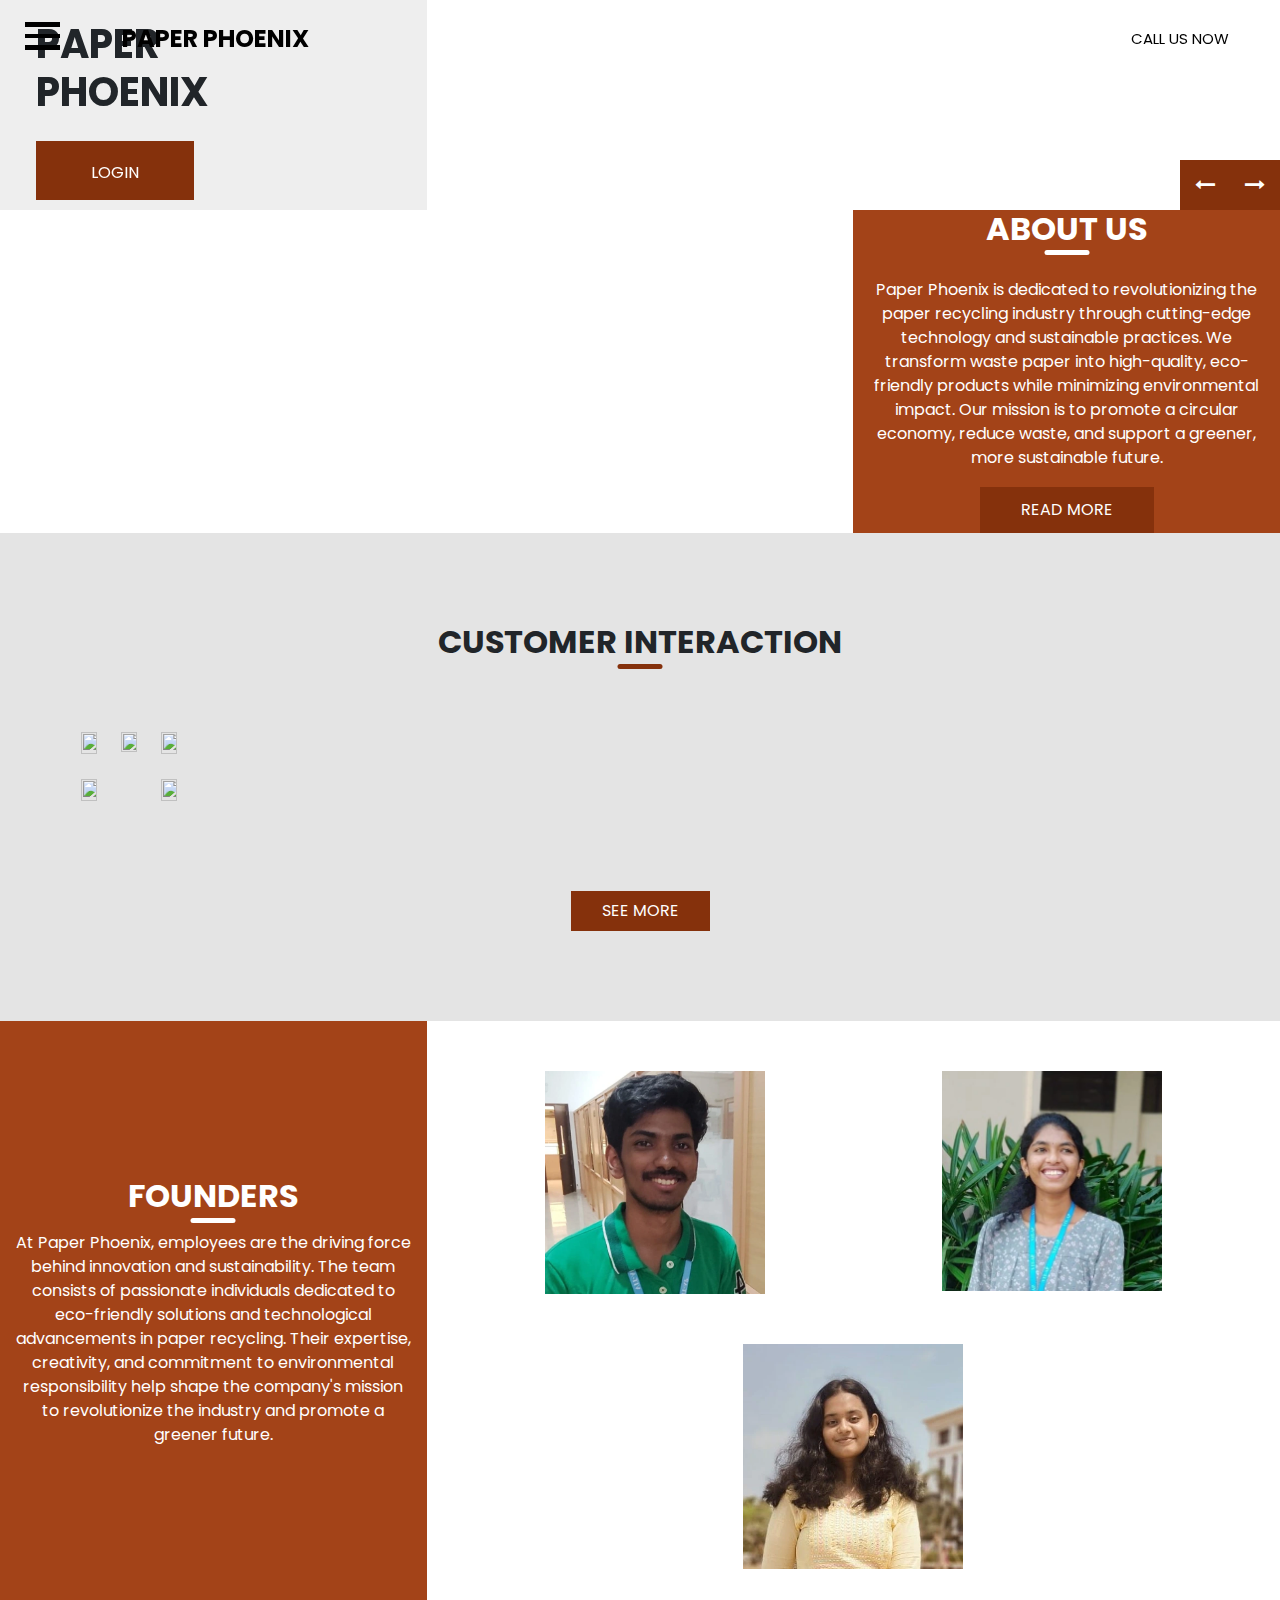
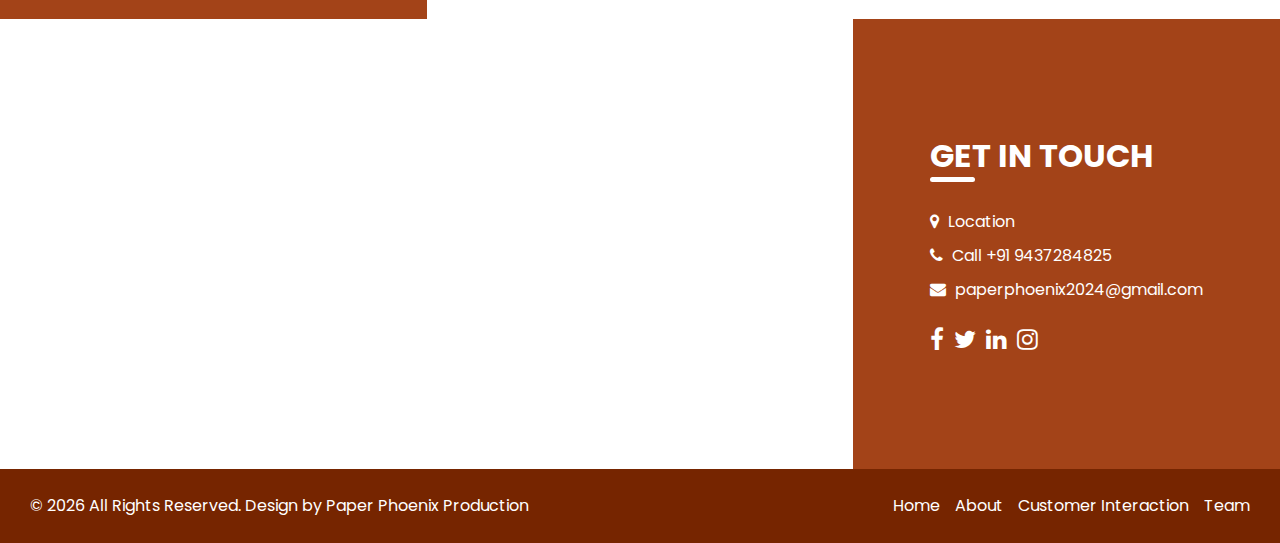
==== commit da5f4a96: "Update index.html" ====
--- a/index.html
+++ b/index.html
@@ -271,7 +271,7 @@
             <div class="col-sm-6 mx-auto">
               <div class="team_box">
                 <div class="img-box">
-                  <img src="file:///D:/Paper%20Phoenix%203/photosec-html/images/CEO.webp" alt="">
+                  <img src="images/CEO.webp" alt="">
                 </div>
                 <div class="detail-box ">
                   <h5>
@@ -297,7 +297,7 @@
             <div class="col-sm-6 mx-auto">
               <div class="team_box">
                 <div class="img-box">
-                  <img src="file:///D:/Paper%20Phoenix%203/photosec-html/images/CTO.webp" alt="">
+                  <img src="images/CTO.webp" alt="">
                 </div>
                 <div class="detail-box">
                   <h5>
@@ -323,7 +323,7 @@
             <div class="col-sm-6 mx-auto">
               <div class="team_box">
                 <div class="img-box">
-                  <img src="file:///D:/Paper%20Phoenix%203/photosec-html/images/CFO.webp" alt="">
+                  <img src="images/CFO.webp" alt="">
                 </div>
                 <div class="detail-box">
                   <h5>
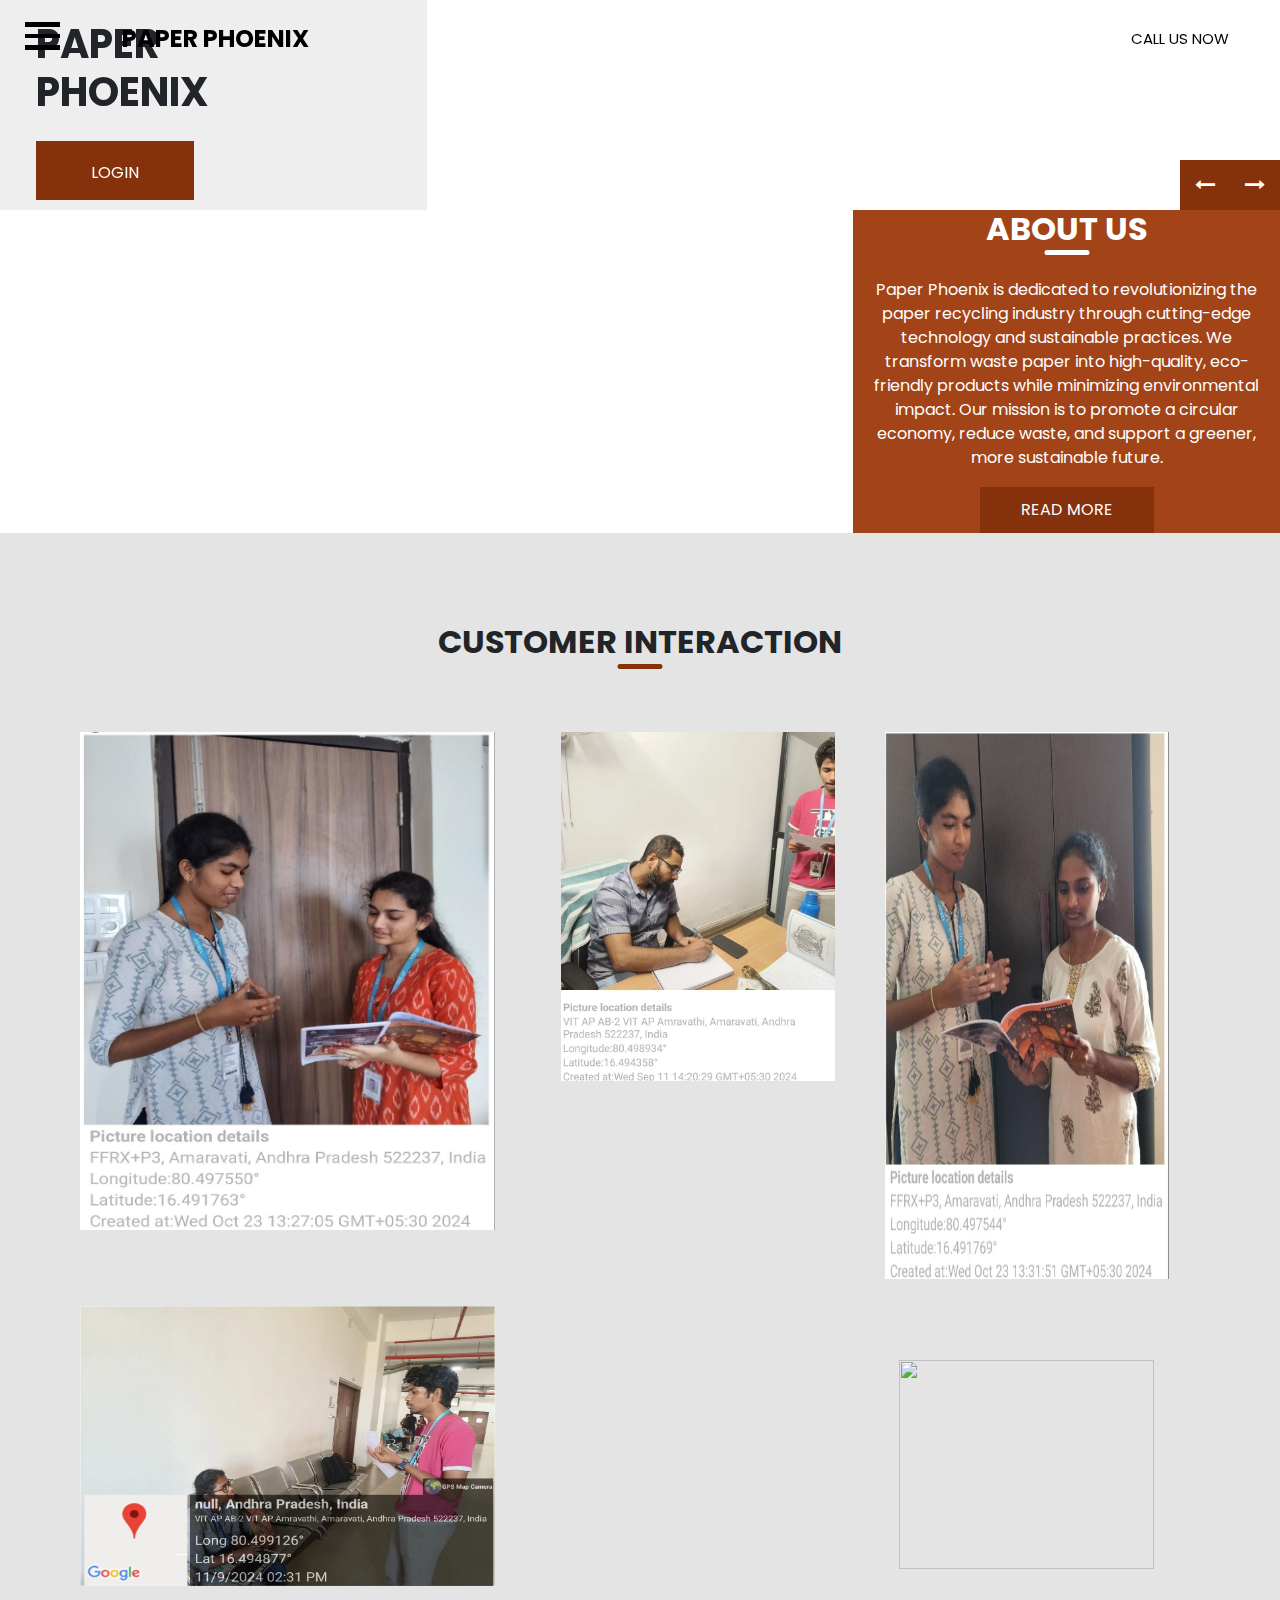
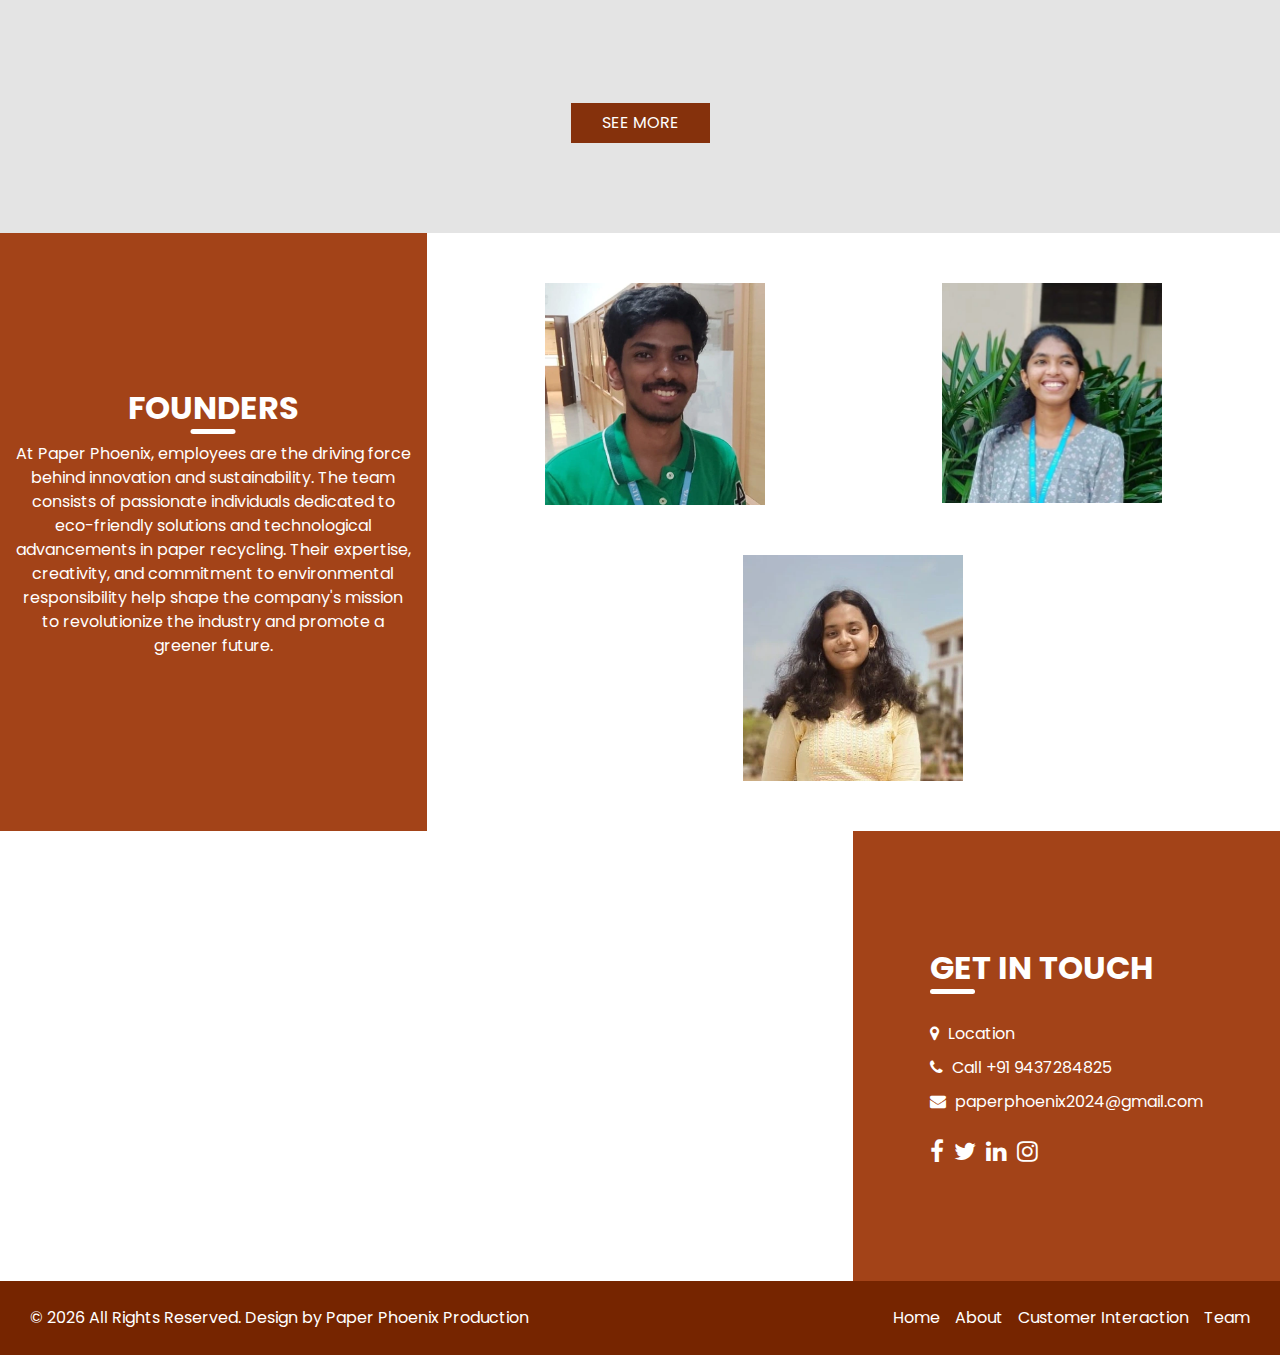
==== commit 54594933: "Update index.html" ====
--- a/index.html
+++ b/index.html
@@ -196,7 +196,7 @@
       <div class="portfolio_container ">
         <div class="box-1">
           <div class="img-box b-1">
-            <img src="D:\Paper Phoenix 3\photosec-html\images\IMG-20241023-WA0002.jpg" alt="">
+            <img src="images/IMG-20241023-WA0002.jpg" alt="">
             <div class="btn-box">
               <a href="" class="btn-1">
                 <i class="fa fa-share-alt" aria-hidden="true"></i>
@@ -204,7 +204,7 @@
             </div>
           </div>
           <div class="img-box b-2">
-            <img src="file:///D:/Paper%20Phoenix%203/photosec-html/images/WhatsApp%20Image%202024-10-22%20at%2020.02.03_eee4f468.webp" alt="">
+            <img src="images/WhatsApp Image 2024-10-22 at 20.02.03_eee4f468.webp" alt="">
             <div class="btn-box">
               <a href="" class="btn-1">
                 <i class="fa fa-share-alt" aria-hidden="true"></i>
@@ -215,7 +215,7 @@
         <div class="box-2">
           <div class="box-2-top">
             <div class="img-box b-3">
-              <img src="file:///D:/Paper%20Phoenix%203/photosec-html/images/Customer.webp" alt="">
+              <img src="images/Customer.webp" alt="">
               <div class="btn-box">
                 <a href="" class="btn-1">
                   <i class="fa fa-share-alt" aria-hidden="true"></i>
@@ -226,7 +226,7 @@
         </div>
         <div class="box-3">
           <div class="img-box b-1">
-            <img src="D:\Paper Phoenix 3\photosec-html\images\IMG-20241023-WA0003.jpg" alt="">
+            <img src="images/IMG-20241023-WA0003.jpg" alt="">
             <div class="btn-box">
               <a href="" class="btn-1">
                 <i class="fa fa-share-alt" aria-hidden="true"></i>
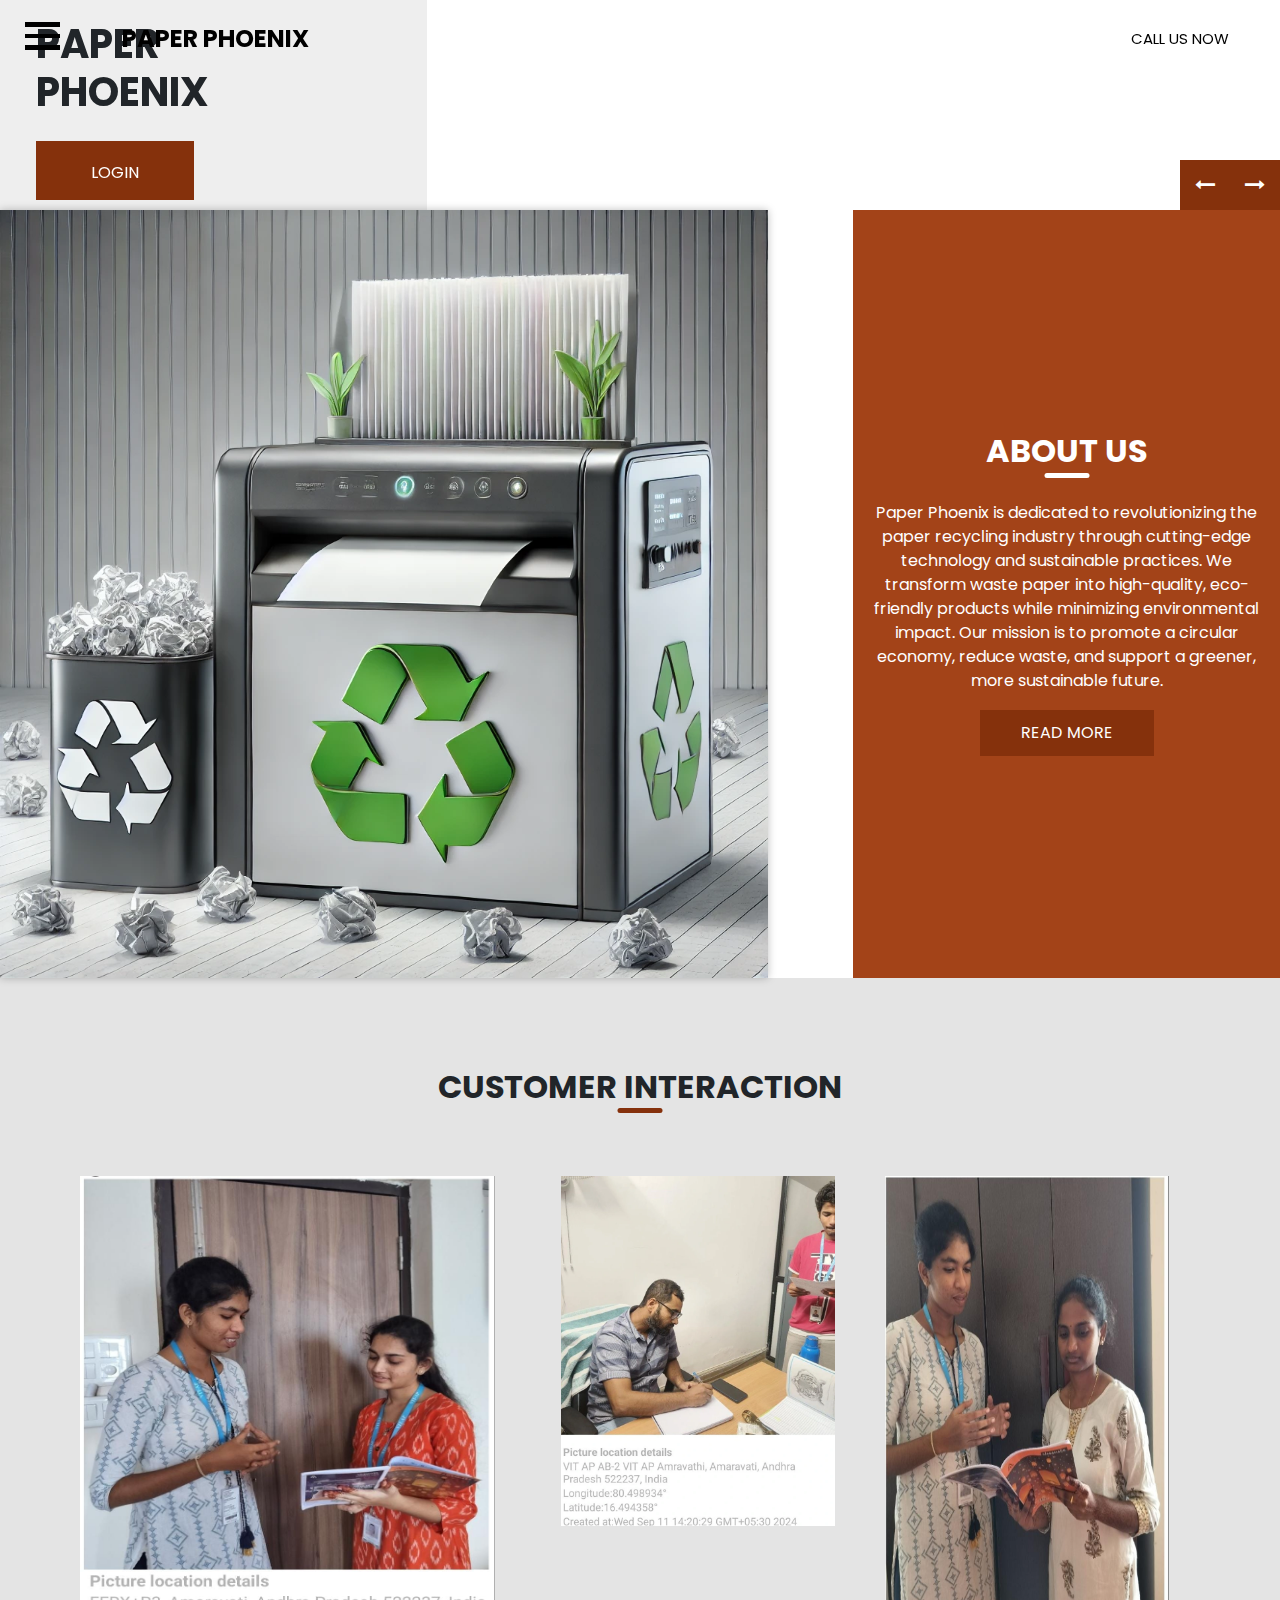
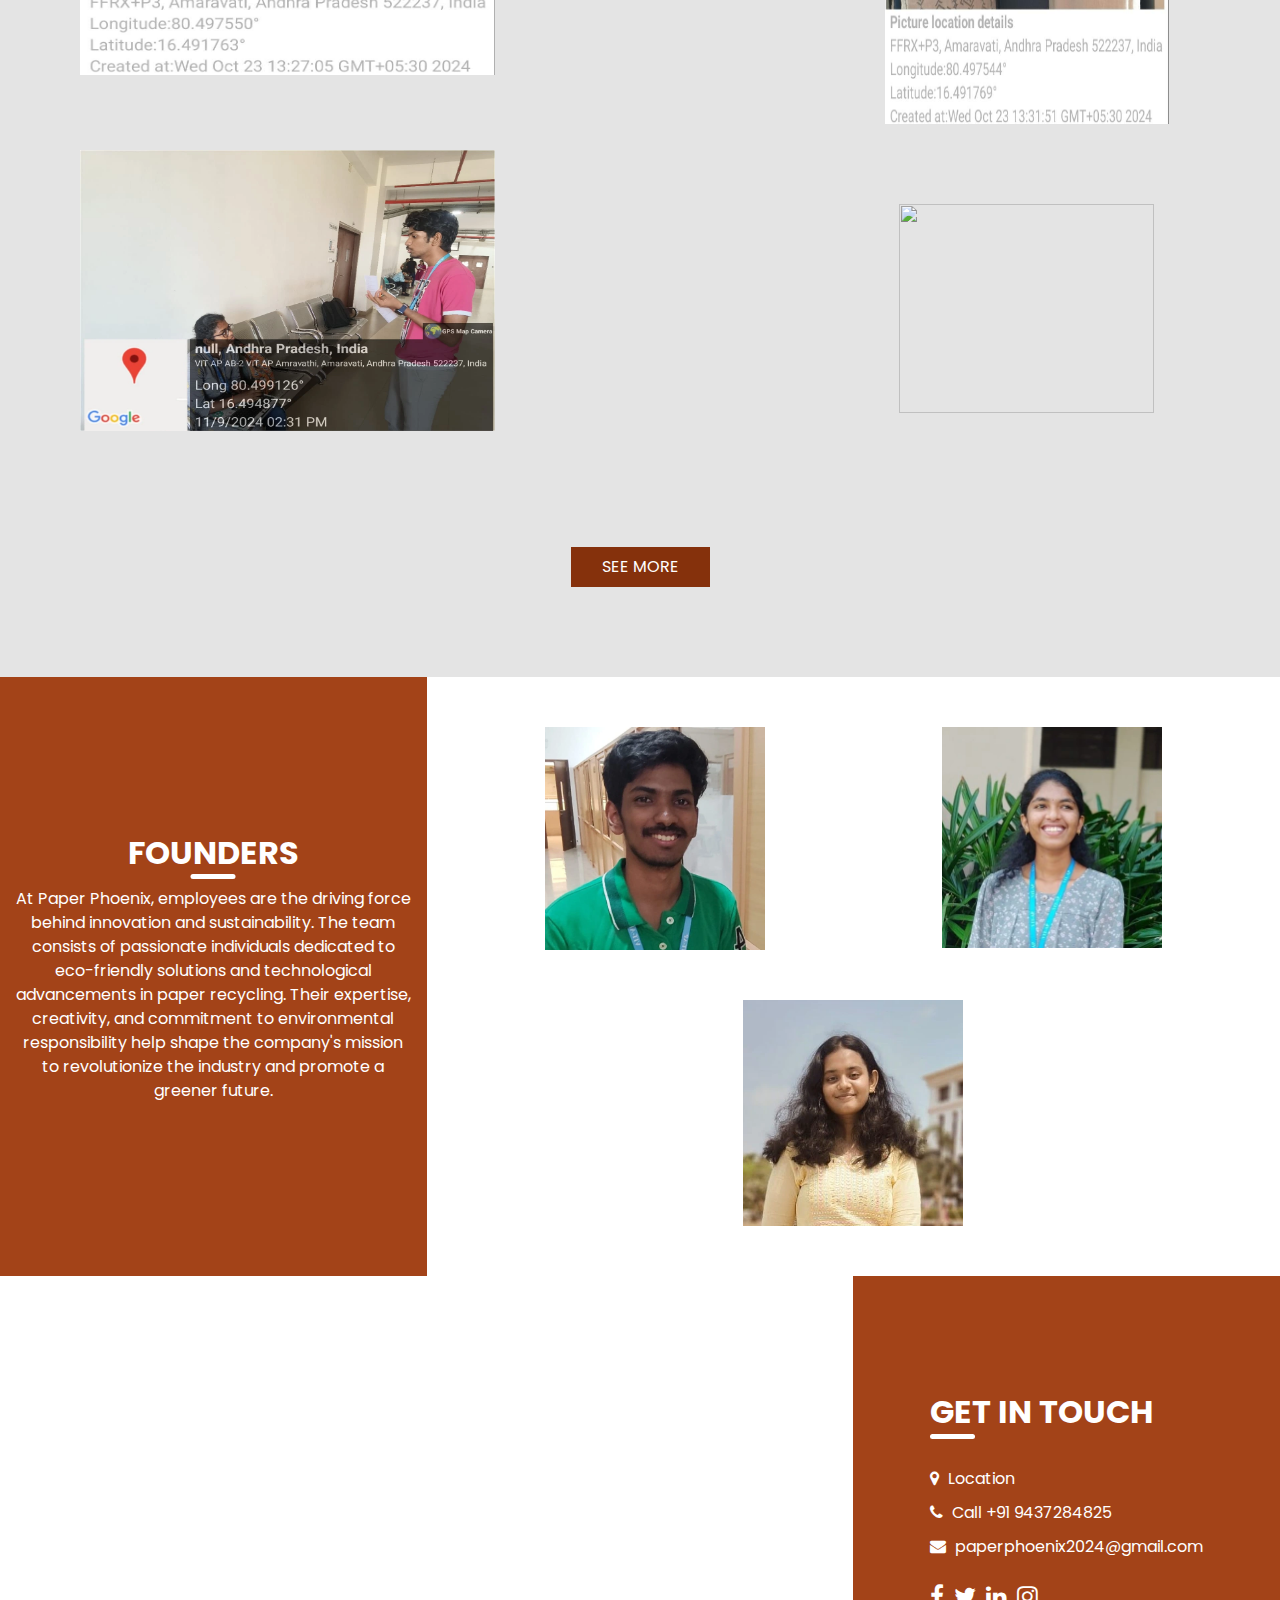
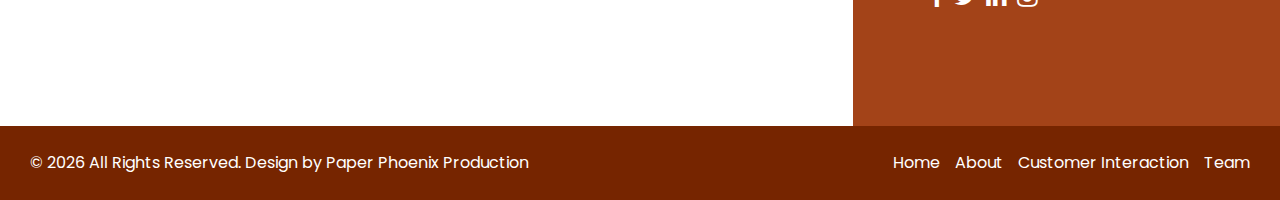
==== commit 443477b1: "Update index.html" ====
--- a/index.html
+++ b/index.html
@@ -162,7 +162,7 @@
     <div class="container-fluid">
       <div class="row">
         <div class="img-box col-lg-8 col-md-7">
-          <img src="file:///D:/Paper%20Phoenix%203/photosec-html/images/DALL%C2%B7E%202024-10-22%2021.47.40%20-%20A%20formal%20and%20professional%20image%20showing%20a%20paper%20recycling%20machine.%20On%20on.webp" alt="" />
+          <img src="images/DALL·E 2024-10-22 21.47.40 - A formal and professional image showing a paper recycling machine. On on.webp" alt="" />
         </div>
         <div class="detail-box detail_box_common col-lg-4 col-md-5 text_center">
           <div class="heading_container heading_center">
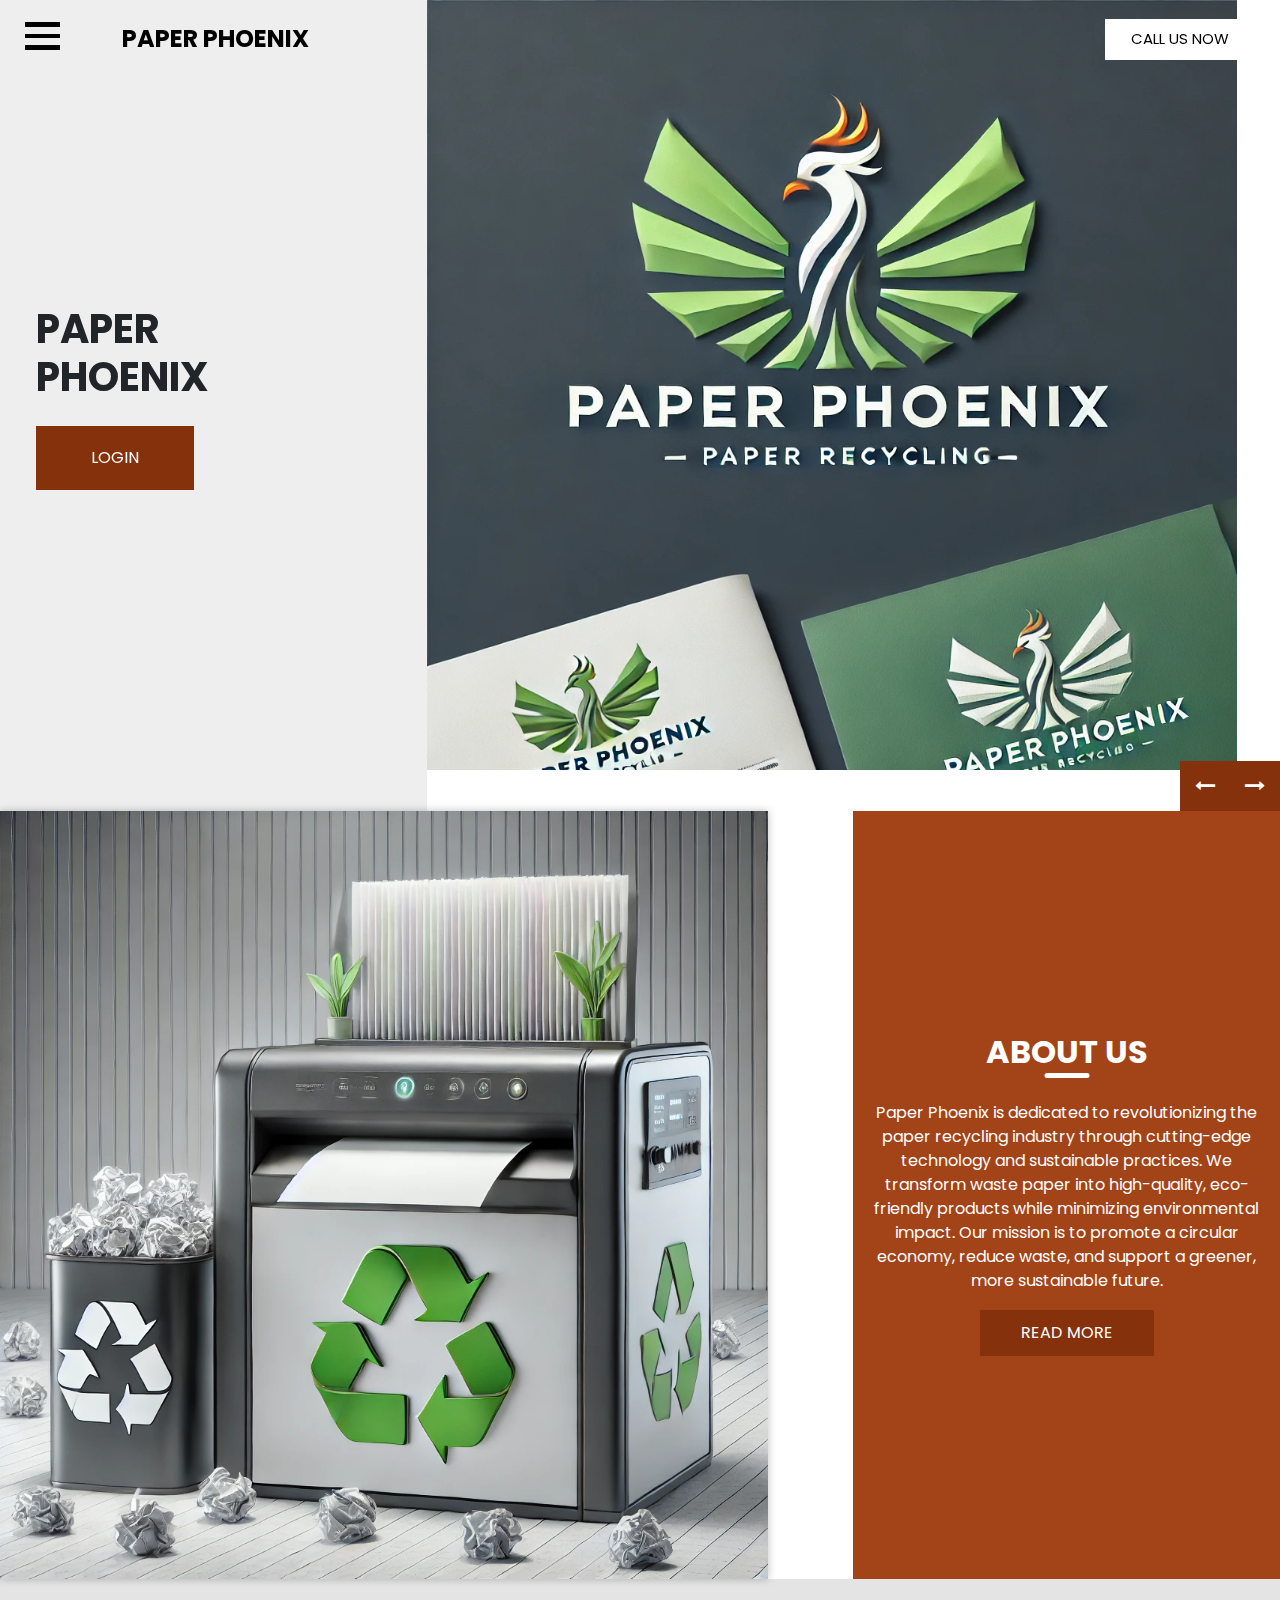
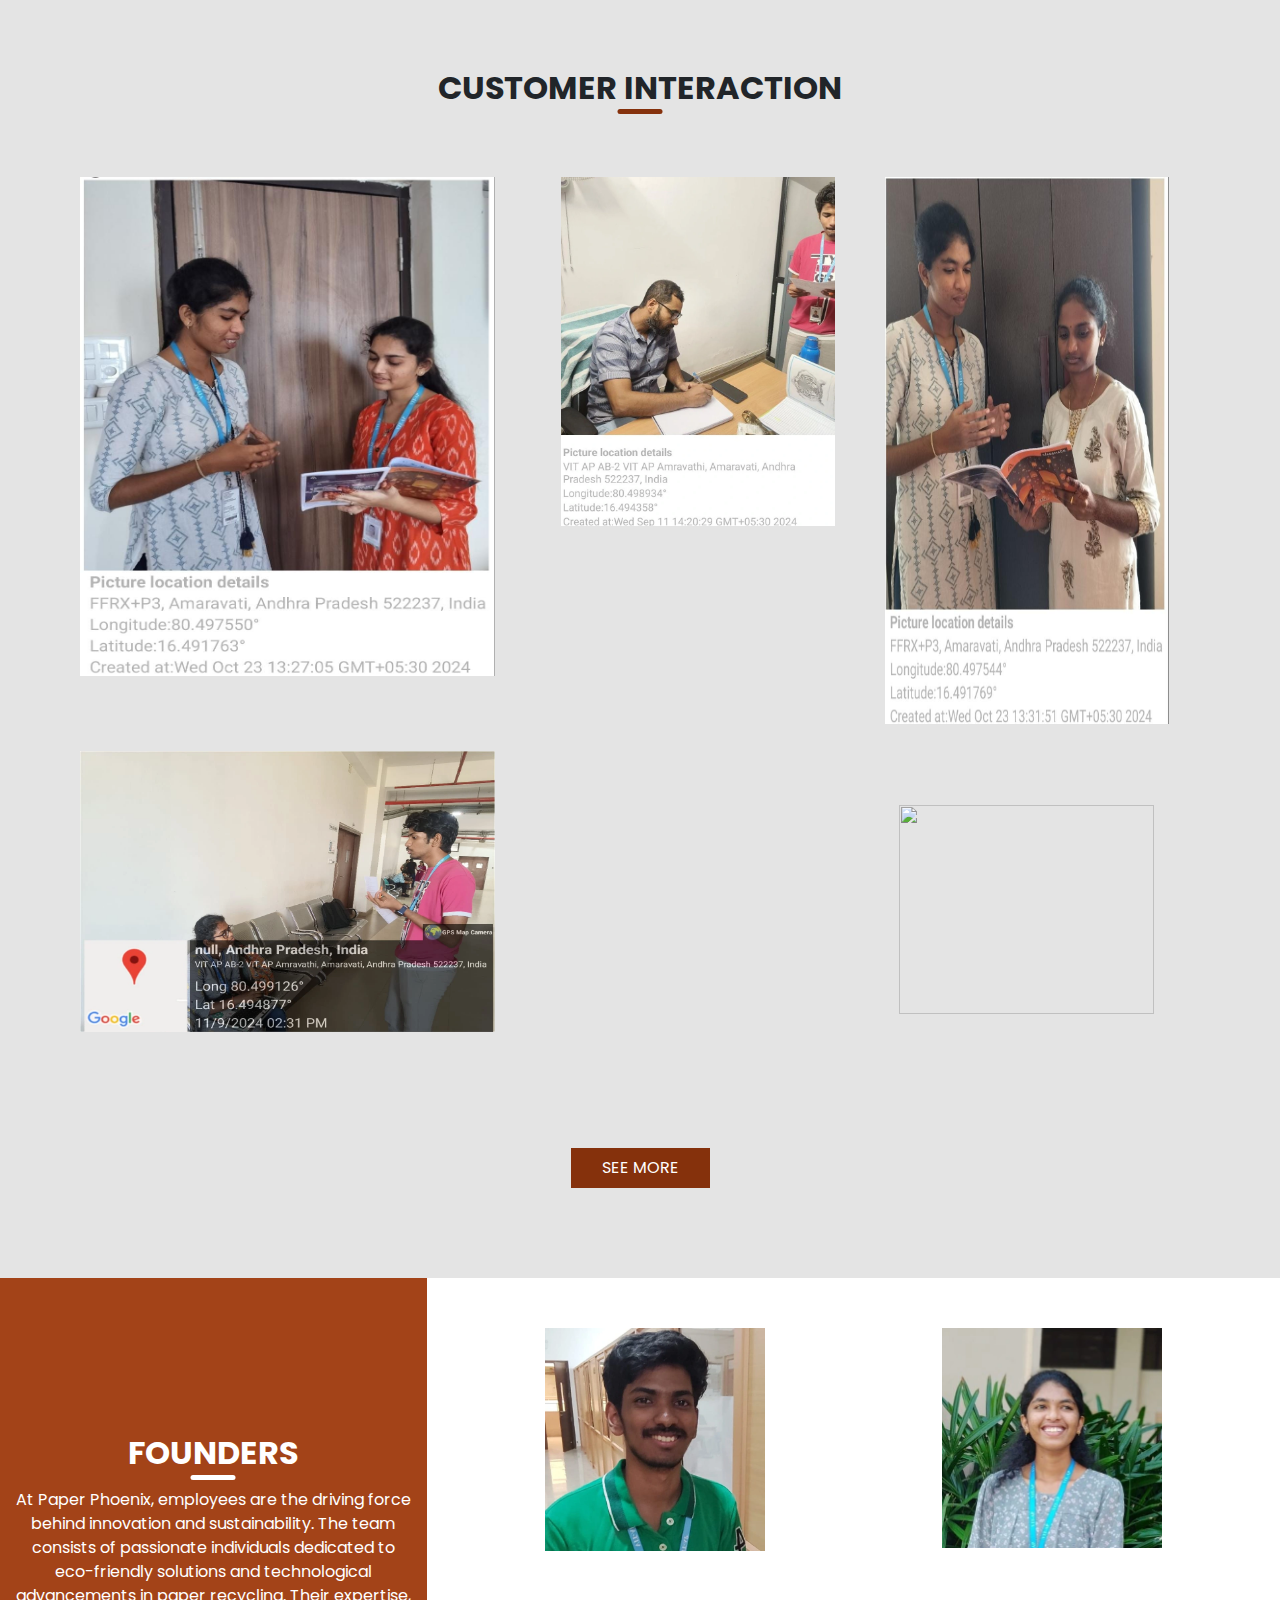
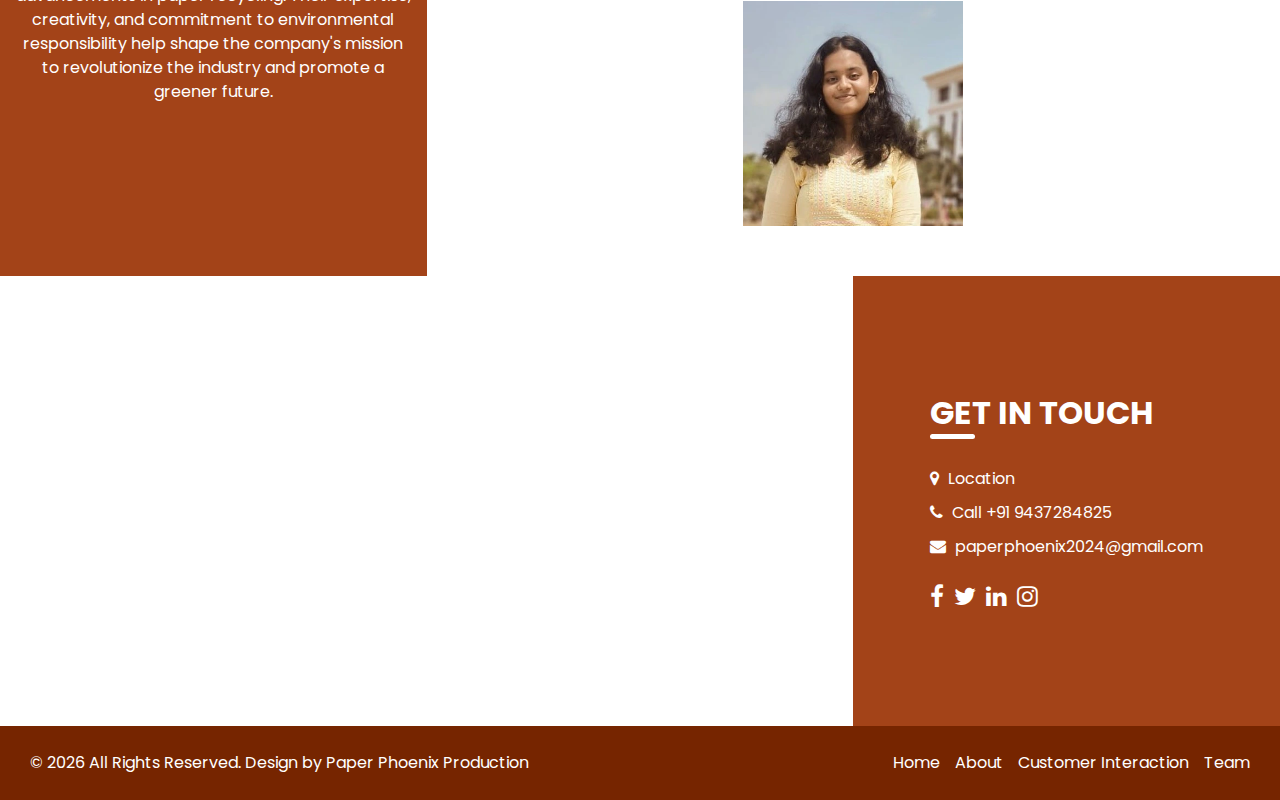
==== commit d4cbbd40: "Update index.html" ====
--- a/index.html
+++ b/index.html
@@ -128,13 +128,13 @@
             <div id="" class="carousel slide slider_image_carousel carousel-fade" data-ride="carousel">
               <div class="carousel-inner">
                 <div class="carousel-item active">
-                  <img src="file:///D:/Paper%20Phoenix%203/photosec-html/images/DALL%C2%B7E%202024-08-19%2018.48.09%20-%20A%20modern,%20minimalistic%20logo%20for%20a%20company%20named%20'Paper%20Phoenix'%20focused%20.webp" alt="" />
+                  <img src="images/DALL·E 2024-08-19 18.48.09 - A modern, minimalistic logo for a company named 'Paper Phoenix' focused .webp" alt="" />
                 </div>
                 <div class="carousel-item">
-                  <img src="file:///D:/Paper%20Phoenix%203/photosec-html/images/DALL%C2%B7E%202024-10-22%2021.47.40%20-%20A%20formal%20and%20professional%20image%20showing%20a%20paper%20recycling%20machine.%20On%20on.webp" alt="" />
+                  <img src="images/DALL·E 2024-10-22 21.46.54 - An image showing the process of paper recycling_ piles of used paper bei.webp" alt="" />
                 </div>
                 <div class="carousel-item">
-                  <img src="file:///D:/Paper%20Phoenix%203/photosec-html/images/DALL%C2%B7E%202024-10-22%2013.18.12%20-%20A%20creative%20background%20image%20featuring%20the%20text%20'Paper%20Phoenix_%20Breathe%20life%20into%20waste%20paper'%20with%20a%20recycling%20theme.%20The%20image%20should%20include%20a%20visua.webp" alt="" />
+                  <img src="images/DALL·E 2024-10-22 13.22.17 - A modern and minimalist banner featuring the text 'Paper Phoenix_ Breathe Life into Waste Papers'. The banner uses natural, eco-friendly colors like g.webp" alt="" />
                 </div>
               </div>
             </div>
